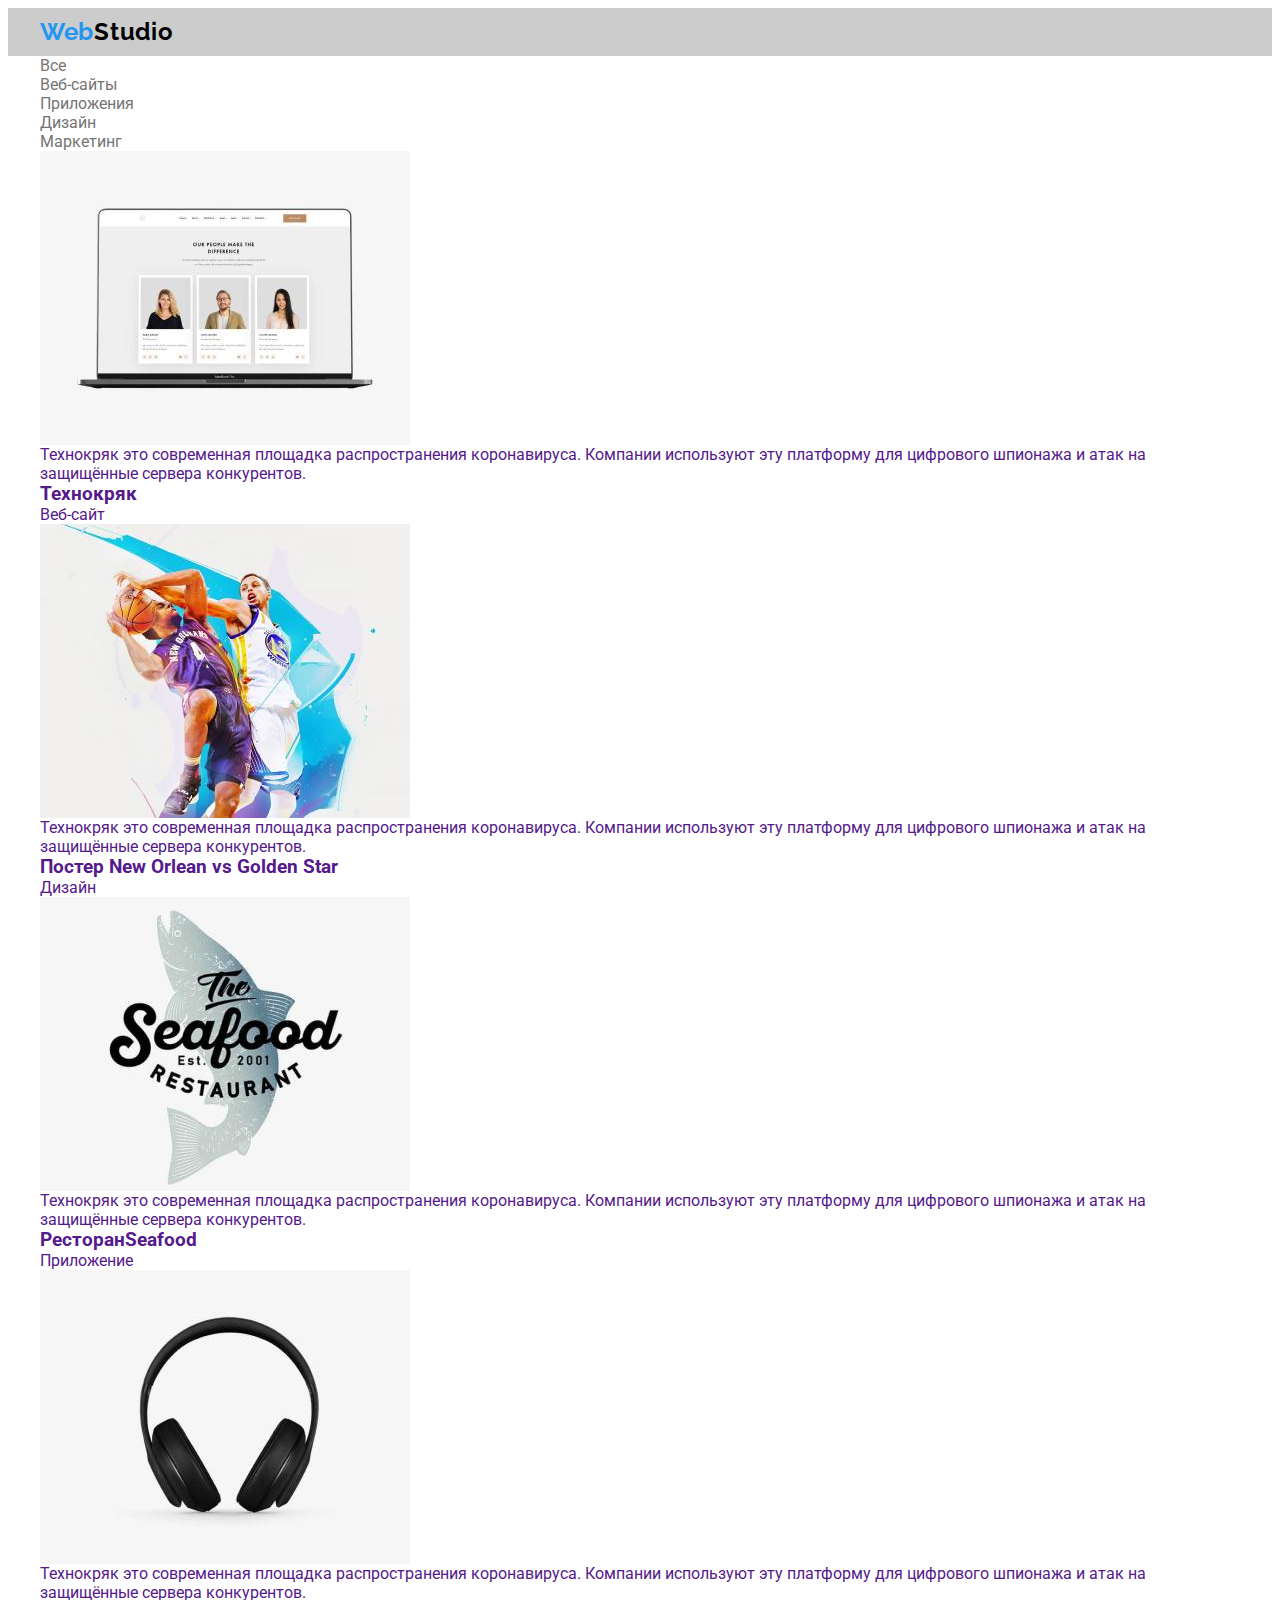
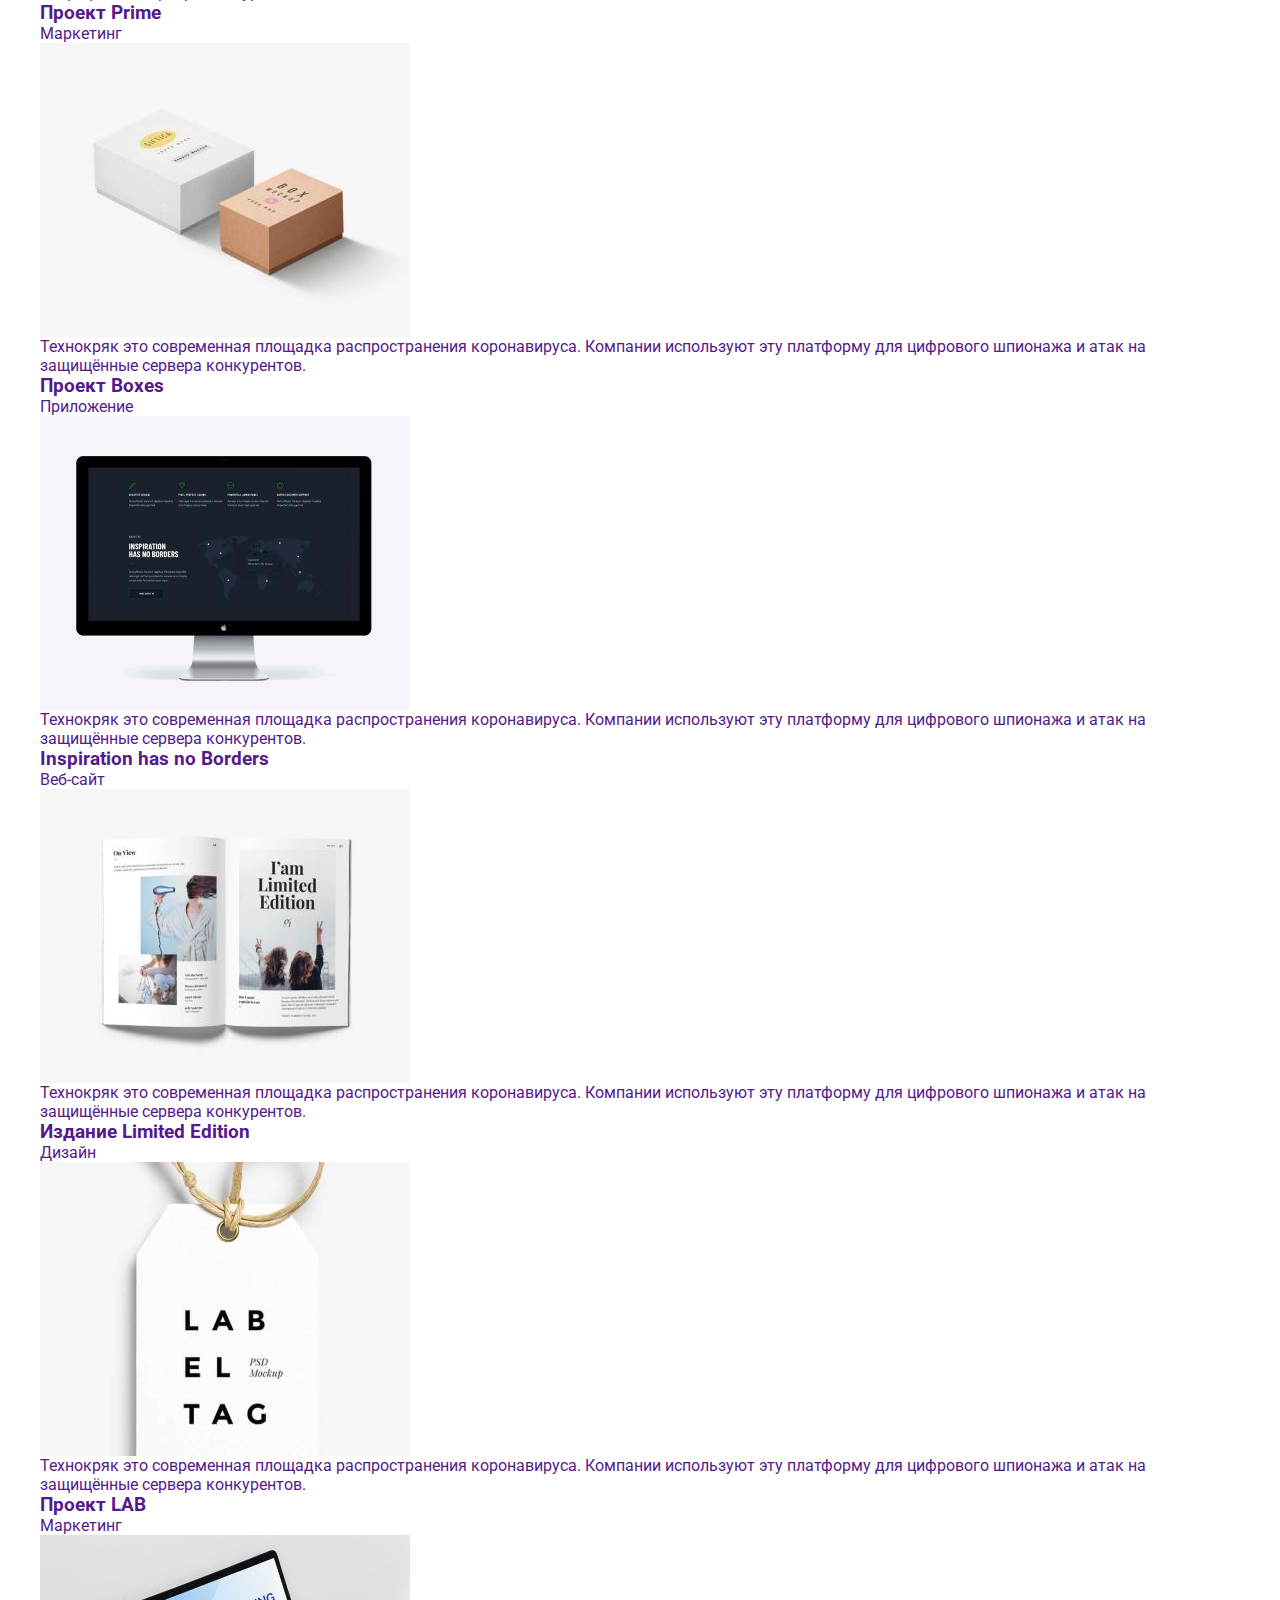
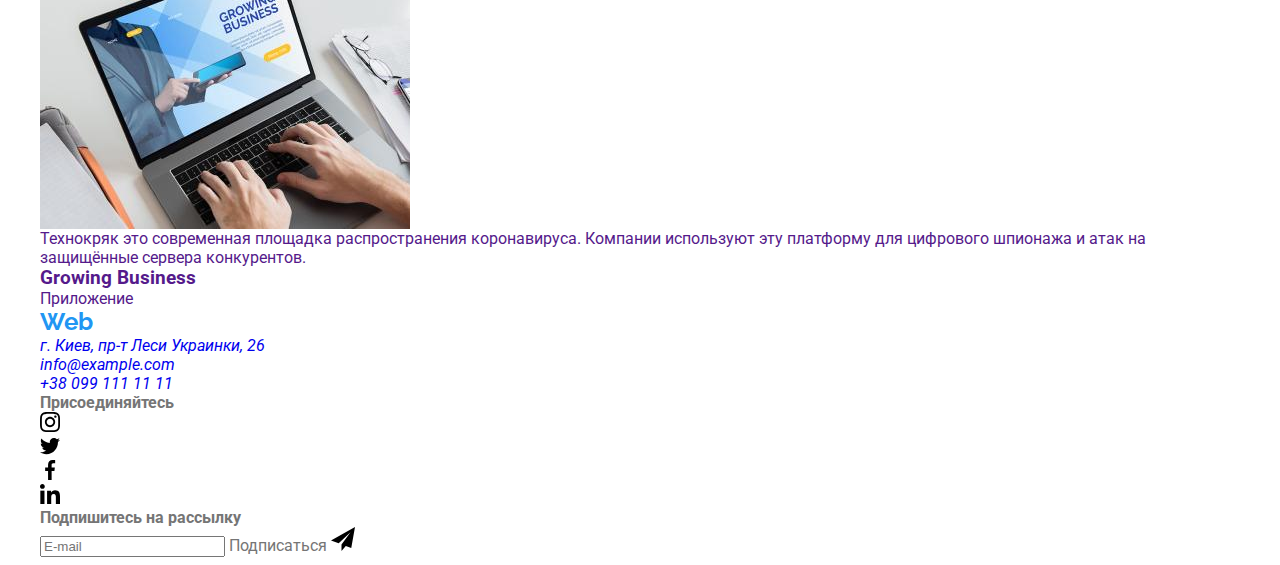
==== portfolio.html @ 3af934c9 "Создано бургер-меню" ====
<!DOCTYPE html>
<html lang="ru">

<head>
  <meta charset="UTF-8">
  <meta http-equiv="X-UA-Compatible" content="IE=edge">
  <meta name="viewport" content="width=device-width, initial-scale=1.0">
  <title>Портфолио</title>
  <link rel="preconnect" href="https://fonts.gstatic.com">
  <link href="https://fonts.googleapis.com/css2?family=Raleway:wght@700&family=Roboto:wght@400;500;700;900&display=swap" rel="stylesheet">
  <link rel="stylesheet" href="https://cdnjs.cloudflare.com/ajax/libs/modern-normalize/1.0.0/modern-normalize.min.css"
  integrity="sha512-ISS7cAi1PEhQ8jnbJpJZMd29NlhNj4AWYyLOSp2CE/CsHxTCu+r+t0D2yoJudVrd0/8fTVPUVDzY5Tvli75u/g==" crossorigin="anonymous">
  <link rel="stylesheet" href="https://cdnjs.cloudflare.com/ajax/libs/animate.css/4.1.1/animate.min.css" />
  <link rel="stylesheet" href="./css/portfolio.min.css">
</head>

<body>
  <!-- Header -->
<header class="header">
  <div class="container">
    <nav class="navigation">
      <a lang="en" href="./index.html"
        class="logo link animate__bounce">Web<span
          class="logo--light-theme">Studio</span></a>

      <ul class="menu list">
        <li class="menu__item">
          <a class="menu__link link"
            href="./index.html">Студия</a>
        </li>
        <li class="menu__item">
          <a class="menu__link link menu__link--current"
            href="./portfolio.html">Портфолио</a>
        </li>
        <li class="menu__item">
          <a class="menu__link link"
            href="#contacts">Контакты</a>
        </li>
      </ul>
    </nav>

    <ul class="contact-list list">
      <li class="contact-list__item">
        <a class="contact-list__link link"
          href="mailto:info@devstudio.com">
          <svg class="contact-list__icon" width="16px"
            height="12px">
            <use href="./images/icons.svg#icon-envelope">
            </use>
          </svg>
          info@devstudio.com</a>
      </li>
      <li class="contact-list__item">
        <a class="contact-list__link link"
          href="tel:+380961111111">
          <svg class="contact-list__icon" width="10px"
            height="16px">
            <use href="./images/icons.svg#icon-smartphone">
            </use>
          </svg>
          +38 096 111 11 11</a>
      </li>
    </ul>
  </div>
</header>

  <main>
    <!-- Hero -->
    <section class="filters">
      <div class="container">
        <h1 class="visually-hidden">Навигатор по проектах</h1> 

        <ul class="filter-nav list">
          <li class="filter-nav__item"><button class="filter-nav__btn filter-nav__btn--current" type="button">Все</button></li>
          <li class="filter-nav__item"><button class="filter-nav__btn" type="button">Веб-сайты</button></li>
          <li class="filter-nav__item"><button class="filter-nav__btn" type="button">Приложения</button></li>
          <li class="filter-nav__item"><button class="filter-nav__btn" type="button">Дизайн</button></li>
          <li class="filter-nav__item"><button class="filter-nav__btn" type="button">Маркетинг</button></li>
        </ul>
        
        <!-- Projects -->
        <h2 class="visually-hidden">Наши проекты</h2>
        <ul class="project-list">
          <li class="project-list__item list">
            <a class="project-list__link link" href="">
              <div class="project-list__content-wrapper">
                <img src="images/portfolio/box-1.jpg"
                alt="на экране ноутбука трое специалистов компании" width="370" height="294">
                <p class="overlay">Технокряк это современная площадка распространения коронавируса. 
                Компании используют эту платформу для цифрового шпионажа и атак на защищённые сервера конкурентов.</p>
              </div>
              <div class="project-list__content">
                <h3 class="project-list__name">Технокряк</h3>
                <p class="project-list__cat">Веб-сайт</p>
              </div>  
            </a>
          </li>

          <li class="project-list__item list">
            <a class="project-list__link link" href="">
              <div class="project-list__content-wrapper">
                <img src="images/portfolio/box-2.jpg"
                alt="двое играков играют в баскетбол" width="370" height="294">
                <p class="overlay">Технокряк это современная площадка распространения коронавируса. 
                  Компании используют эту платформу для цифрового шпионажа и атак на защищённые 
                  сервера конкурентов.</p>
              </div>
              <div class="project-list__content">
                <h3 class="project-list__name">Постер <span lang="en">New Orlean vs Golden Star</span></h3>
                <p class="project-list__cat">Дизайн</p>
              </div>
            </a>
          </li>

          <li class="project-list__item list">
            <a class="project-list__link link" href="">
              <div class="project-list__content-wrapper">
                <img src="images/portfolio/box-3.jpg" alt="лейбл ресторана" width="370" height="294">
                <p class="overlay">Технокряк это современная площадка распространения коронавируса. 
                Компании используют эту платформу для цифрового шпионажа и атак на защищённые 
                сервера конкурентов.</p>
              </div>
              <div class="project-list__content">
                <h3 class="project-list__name">Ресторан<span lang="en">Seafood</span></h3>
                <p class="project-list__cat">Приложение</p>
              </div>
            </a>
          </li>

          <li class="project-list__item list">
            <a class="project-list__link link" href="">
              <div class="project-list__content-wrapper">
                <img src="images/portfolio/box-4.jpg" alt="черные накладные наушники" width="370" height="294">
                <p class="overlay">Технокряк это современная площадка распространения коронавируса. 
                Компании используют эту платформу для цифрового шпионажа и атак на защищённые 
                сервера конкурентов.</p>
              </div>
              <div class="project-list__content">
                <h3 class="project-list__name">Проект <span lang="en">Prime</span></h3>
                <p class="project-list__cat">Маркетинг</p>
              </div>
            </a>
          </li>

          <li class="project-list__item list">
            <a class="project-list__link link" href="">
              <div class="project-list__content-wrapper">
                <img src="images/portfolio/box-5.jpg"
                alt="2 коробки белого и бежевого цвета" width="370" height="294">
                <p class="overlay">Технокряк это современная площадка распространения коронавируса. 
                Компании используют эту платформу для цифрового шпионажа и атак на защищённые 
                сервера конкурентов.</p>
              </div>
              <div class="project-list__content">
                <h3 class="project-list__name">Проект <span lang="en">Boxes</span></h3>
                <p class="project-list__cat">Приложение</p>
              </div>
            </a>
          </li>

          <li class="project-list__item list">
            <a class="project-list__link link" href="">
              <div class="project-list__content-wrapper">
                <img src="images/portfolio/box-6.jpg" alt="монитор компьютера" width="370" height="294">
                <p class="overlay">Технокряк это современная площадка распространения коронавируса. 
                Компании используют эту платформу для цифрового шпионажа и атак на защищённые 
                сервера конкурентов.</p>
              </div>
              <div class="project-list__content">
                <h3 class="project-list__name" lang="en">Inspiration has no Borders</h3>
                <p class="project-list__cat">Веб-сайт</p>
              </div>
            </a>
          </li>

          <li class="project-list__item list">
            <a class="project-list__link link" href="">
              <div class="project-list__content-wrapper">
                <img src="images/portfolio/box-7.jpg" alt="раскрытый журнал" width="370" height="294">
                <p class="overlay">Технокряк это современная площадка распространения коронавируса. 
                Компании используют эту платформу для цифрового шпионажа и атак на защищённые 
                сервера конкурентов.</p>
              </div>
              <div class="project-list__content">
                <h3 class="project-list__name">Издание <span lang="en">Limited Edition</span></h3>
                <p class="project-list__cat">Дизайн</p>
            </div>
            </a>
          </li>

          <li class="project-list__item list">
            <a class="project-list__link link" href="">
              <div class="project-list__content-wrapper">
                <img src="images/portfolio/box-8.jpg" alt="ярлык" width="370" height="294">
                <p class="overlay">Технокряк это современная площадка распространения коронавируса. 
                Компании используют эту платформу для цифрового шпионажа и атак на защищённые 
                сервера конкурентов.</p>
              </div>
              <div class="project-list__content">
                <h3 class="project-list__name">Проект <span lang="en">LAB</span></h3>
                <p class="project-list__cat">Маркетинг</p>
              </div>
            </a>
          </li>

          <li class="project-list__item list">
            <a class="project-list__link link" href="">
              <div class="project-list__content-wrapper">
                <img src="images/portfolio/box-9.jpg"
                alt="клиент работает за ноутбуком" width="370" height="294">
                <p class="overlay">Технокряк это современная площадка распространения коронавируса. 
                Компании используют эту платформу для цифрового шпионажа и атак на защищённые 
                сервера конкурентов.</p>
              </div>
              <div class="project-list__content">
                <h3 class="project-list__name" lang="en">Growing Business</h3>
                <p class="project-list__cat">Приложение</p>
              </div>
            </a>
          </li>
        </ul>
      </div>
    </section>
  </main>

  <!-- Footer -->
  <footer class="footer" id="contacts">
    <div class="footer-wrapper container">
      <div class="footer-address">
        <a lang="en" href="./index.html"
          class="logo link">Web<span
            class="logo--dark-theme">Studio</span></a>
        <address class="address">
          <ul class="info-list list">
            <li class="info-list__item link">
              <a class="info-list__link link"
                href="https://goo.gl/maps/YtJm7mLVAzRi9a2WA"
                target="_blank" rel="noopener noreferrer">г.
                Киев,
                пр-т Леси Украинки, 26</a>
            </li>
  
            <li class="info-list__item link">
              <a class="info-list__link link"
                href="mailto:info@example.com">info@example.com</a>
            </li>
  
            <li class="info-list__item link">
              <a class="info-list__link link"
                href="tel:+380991111111">+38 099 111 11 11</a>
            </li>
          </ul>
        </address>
      </div>
  
      <div class="footer-social">
        <b class="footer-social__title">Присоединяйтесь</b>
        <ul class="footer-social__list list">
          <li class="footer-social__item">
            <a href="" class="footer-social__link link">
              <svg class="social-link__icon" width="20px"
                height="20px">
                <use href="./images/icons.svg#icon-instagram">
                </use>
              </svg>
            </a>
          </li>
          <li class="footer-social__item">
            <a href="" class="footer-social__link link">
              <svg class="social-link__icon" width="20px"
                height="20px">
                <use href="./images/icons.svg#icon-twitter">
                </use>
              </svg>
            </a>
          </li>
          <li class="footer-social__item">
            <a href="" class="footer-social__link link">
              <svg class="social-link__icon" width="20px"
                height="20px">
                <use href="./images/icons.svg#icon-facebook">
                </use>
              </svg>
            </a>
          </li>
          <li class="footer-social__item">
            <a href="" class="footer-social__link link">
              <svg class="social-link__icon" width="20px"
                height="20px">
                <use href="./images/icons.svg#icon-linkedin">
                </use>
              </svg>
            </a>
          </li>
        </ul>
      </div>
  
  
      <div class="newsletter">
        <b class="newsletter__title">Подпишитесь на
          рассылку</b>
        <form name="signup_form" action="#"
          class="newsletter-form">
          <label for="user_email"
            class="newsletter-form__label"></label>
          <input type="email" name="email" id="user_email"
            class="newsletter-form__input"
            placeholder="E-mail" />
  
          <button class="newsletter-btn" type="submit">
            <span
              class="newsletter-btn__text">Подписаться</span>
            <svg class="newsletter-btn__icon" width="24px"
              height="24px">
              <use href="./images/icons.svg#icon-icon-send">
              </use>
            </svg>
          </button>
        </form>
      </div>
    </div>
  </footer>
</body>
</html>
---- css/portfolio.min.css ----
:root{--main-font: "Roboto", sans-serif;--secondary-font: "Raleway", sans-serif;--accent-color: #2196f3;--secondary-accent-color: #188ce8;--text-color-darkgrey: #212121;--text-color-grey: #757575;--text-color-black: #000000;--text-color-white: #ffffff;--text-color-transparent: rgba(255, 255, 255, 0.6);--background-color-dark: #2f303a;--background-color-hero: #c4c4c4;--background-color-light: #f5f4fa;--section-pt: 94px;--section-pb: 94px;--timimg-function: cubic-bezier(0.4, 0, 0.2, 1)}.visually-hidden{position:absolute !important;clip:rect(1px 1px 1px 1px);clip:rect(1px, 1px, 1px, 1px);padding:0 !important;border:0 !important;height:1px !important;width:1px !important;overflow:hidden}body{font-family:var(--main-font);color:var(--text-color-grey)}h1,h2,h3,h4,h5,h6,p{margin:0}ul{margin:0;padding:0}img{display:block;max-width:100%;height:auto}.list{list-style:none}.link{text-decoration:none}button{padding:0;border:none;font:inherit;color:inherit;background-color:transparent}.container{padding-left:15px;padding-right:15px}.header .container{display:flex;align-items:center;justify-content:space-between}@media screen and (min-width: 480px){.container{width:480px;margin:0 auto}}@media screen and (min-width: 768px){.container{width:768px}}@media screen and (min-width: 1200px){.container{width:1200px}}.navigation{display:flex;align-items:center}.menu{display:flex;align-items:center}.header .menu{display:none}.menu__item:not(:last-child){margin-right:50px}.menu__link{position:relative;display:block;padding-top:32px;padding-bottom:32px;color:var(--text-color-darkgrey);font-size:14px;font-weight:500;line-height:1.14;letter-spacing:.02em;transition-property:color;transition-duration:250ms;transition-timing-function:var(--timimg-function)}.menu__link:hover,.menu__link:focus{color:var(--accent-color)}.menu__link--current{color:var(--accent-color)}.menu__link--current::after{content:"";position:absolute;left:0;bottom:-1px;display:block;width:100%;height:4px;background-color:var(--accent-color);border-radius:2px}.logo{color:var(--accent-color);font-family:var(--secondary-font);font-size:24px;font-weight:700;line-height:1.16;letter-spacing:.03em;-webkit-animation-duration:1000ms;animation-duration:1000ms}.logo--light-theme{color:var(--text-color-black)}.logo--dark-theme{color:var(--text-color-white)}.contact-list{display:flex;align-items:center;margin-left:auto}.contact-list__item:not(:last-child){margin-right:50px}.contact-list__link{display:flex;justify-content:center;align-items:center;padding-top:32px;padding-bottom:32px;color:var(--text-color-grey);font-size:14px;font-weight:500;line-height:1.14;letter-spacing:.02em;transition-property:color;transition-duration:250ms;transition-timing-function:var(--timimg-function)}.contact-list__link:focus,.contact-list__link:hover{color:var(--accent-color)}.contact-list__icon{fill:var(--text-color-grey);margin-right:10px;transition-property:fill;transition-duration:250ms;transition-timing-function:var(--timimg-function)}.contact-list__link:hover .contact-list__icon,.contact-list__link:focus .contact-list__icon{fill:var(--accent-color)}.header{background-color:#ccc;padding-top:10px;padding-bottom:10px}.contact-list{display:none}.burger-btn{border:none;padding:0;width:40px;height:40px}.mobile-menu{display:flex;flex-direction:column;justify-content:space-between;position:fixed;top:0;left:50%;width:100vw;max-width:480px;height:100vh;padding:48px 40px;transform:translateY(-100%) translateX(-50%);transition:transform 250ms var(--timimg-function)}.is-open{transform:translateY(0) translateX(-50%)}.mobile-menu__close-btn{position:absolute;top:10px;right:15px;width:18px;height:18px;padding:0;cursor:pointer;transition:fill 250ms var(--timimg-function)}.mobile-menu__close-btn:hover,.mobile-menu__close-btn:focus{fill:var(--accent-color)}.mobile-menu__link{font-size:40px;font-weight:500;line-height:1.18;color:var(--text-color-darkgrey)}.mobile-menu__link:hover,.mobile-menu__link:focus{color:var(--accent-color)}.mobile-menu__item:not(:last-child){margin-bottom:32px}.mobile-menu__contact-list{margin-bottom:64px}.mobile-menu__contact-item:not(:last-child){margin-bottom:32px}.mobile-menu__contact-link{font-size:24px;font-weight:500;line-height:1.17;color:var(--text-color-grey)}.mobile-menu__contact-link:hover,.mobile-menu__contact-link:focus{color:var(--accent-color);font-size:34px;font-weight:500;line-height:1.18}.mobile-menu__social-list{display:flex}.mobile-menu__social-item:not(:last-child)::after{content:"";width:22px;height:0px;margin:0 10px;border:1px solid rgba(33,33,33,.2);transform:rotate(90deg)}.mobile-menu__social-link{font-size:18px;font-weight:500;line-height:1.22;color:var(--accent-color)}/*# sourceMappingURL=portfolio.min.css.map */
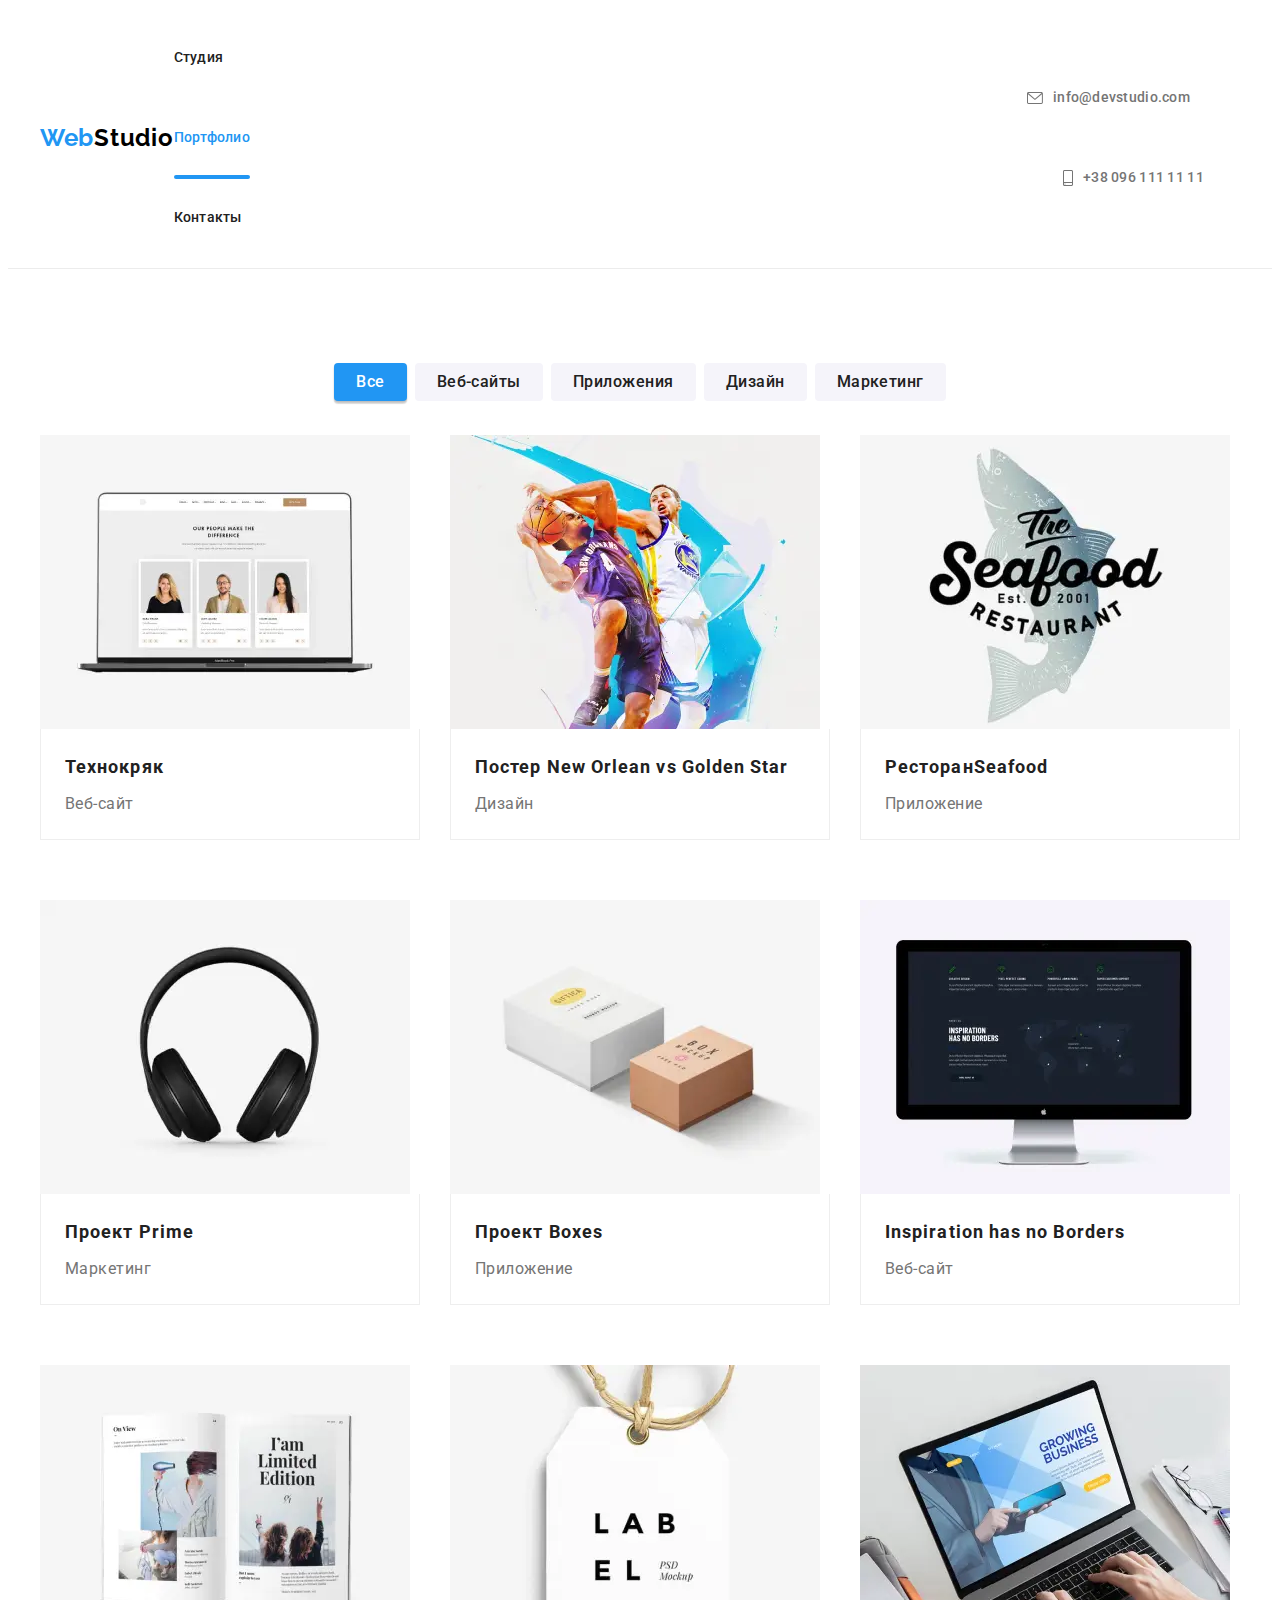
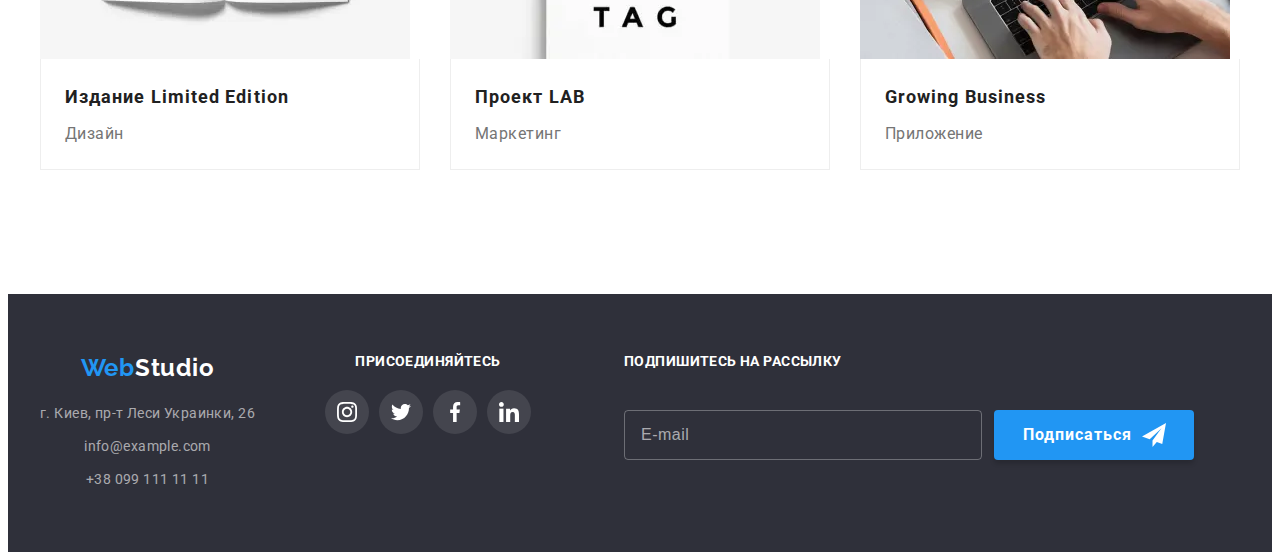
==== commit b3d0ca90: "Добавлена стилизация для портфолио" ====
--- a/portfolio.html
+++ b/portfolio.html
@@ -38,6 +38,12 @@
         </li>
       </ul>
     </nav>
+
+    <button type="button" class="burger-btn" data-menu-button>
+      <svg class="burger-btn__icon" width="40px" height="40px">
+        <use href="./images/icons.svg#icon-menu"></use>
+      </svg>
+    </button>
 
     <ul class="contact-list list">
       <li class="contact-list__item">
@@ -62,6 +68,66 @@
       </li>
     </ul>
   </div>
+
+  <div class="mobile-menu" data-menu>
+    <div class="mobile-menu__nav">
+      <button type="button" class="mobile-menu__close-btn"
+        data-menu-close>
+        <svg class="mobile-menu__close-icon" width="18px"
+          height="18px">
+          <use href="./images/icons.svg#icon-close"></use>
+        </svg>
+      </button>
+      <ul class="mobile-menu__list list">
+        <li class="mobile-menu__item">
+          <a href="./index.html"
+            class="mobile-menu__link link">Студия</a>
+        </li>
+        <li class="mobile-menu__item">
+          <a href="./portfolio.html"
+            class="mobile-menu__link link">Портфолио</a>
+        </li>
+        <li class="mobile-menu__item">
+          <a href="#contacts"
+            class="mobile-menu__link link">Контакты</a>
+        </li>
+      </ul>
+    </div>
+  
+    <div class="mobile-menu__contacts">
+      <ul class="mobile-menu__contact-list list">
+        <li class="mobile-menu__contact-item">
+          <a href="tel:+380961111111"
+            class="mobile-menu__contact-link link">+38 096 111
+            11
+            11</a>
+        </li>
+        <li class="mobile-menu__contact-item">
+          <a href="mailto:info@devstudio.com"
+            class="mobile-menu__contact-link link">info@devstudio.com</a>
+        </li>
+      </ul>
+  
+      <ul class="mobile-menu__social-list list">
+        <li class="mobile-menu__social-item">
+          <a href=""
+            class="mobile-menu__social-link link">Instagram</a>
+        </li>
+        <li class="mobile-menu__social-item">
+          <a href=""
+            class="mobile-menu__social-link link">Twitter</a>
+        </li>
+        <li class="mobile-menu__social-item">
+          <a href=""
+            class="mobile-menu__social-link link">Facebook</a>
+        </li>
+        <li class="mobile-menu__social-item">
+          <a href=""
+            class="mobile-menu__social-link link">LinkedIn</a>
+        </li>
+      </ul>
+    </div>
+  </div>
 </header>
 
   <main>
@@ -84,8 +150,30 @@
           <li class="project-list__item list">
             <a class="project-list__link link" href="">
               <div class="project-list__content-wrapper">
-                <img src="images/portfolio/box-1.jpg"
-                alt="на экране ноутбука трое специалистов компании" width="370" height="294">
+                <picture>
+                  <source
+                    srcset="./images/desktop/portfolio/webp/box-1.webp 1x, ./images/desktop/portfolio/webp/box-1@2x.webp 2x"
+                    media="(min-width: 1200px)" type="image/webp">
+                  <source
+                    srcset="./images/desktop/portfolio/box-1.jpg 1x, ./images/desktop/portfolio/box-1@2x.jpg 2x"
+                    media="(min-width: 1200px)">
+                
+                  <source
+                    srcset="./images/tablet/portfolio/webp/box-1.webp 1x, ./images/tablet/portfolio/webp/box-1@2x.webp 2x"
+                    media="(min-width: 768px)" type="image/webp">
+                  <source
+                    srcset="./images/tablet/portfolio/box-1.jpg 1x, ./images/tablet/portfolio/box-1@2x.jpg 2x"
+                    media="(min-width: 768px)">
+                
+                  <source
+                    srcset="./images/mobile/portfolio/webp/box-1.webp 1x, ./images/mobile/portfolio/webp/box-1@2x.webp 2x"
+                    media="(max-width: 767px)" type="image/webp">
+                  <source
+                    srcset="./images/mobile/portfolio/box-1.jpg 1x, ./images/mobile/portfolio/box-1@2x.jpg 2x"
+                    media="(max-width: 767px)">
+                  <img src="./images/mobile/portfolio/box-1.jpg 1x"
+                    alt="на экране ноутбука трое специалистов компании">
+                </picture>
                 <p class="overlay">Технокряк это современная площадка распространения коронавируса. 
                 Компании используют эту платформу для цифрового шпионажа и атак на защищённые сервера конкурентов.</p>
               </div>
@@ -99,8 +187,30 @@
           <li class="project-list__item list">
             <a class="project-list__link link" href="">
               <div class="project-list__content-wrapper">
-                <img src="images/portfolio/box-2.jpg"
-                alt="двое играков играют в баскетбол" width="370" height="294">
+                <picture>
+                  <source
+                    srcset="./images/desktop/portfolio/webp/box-2.webp 1x, ./images/desktop/portfolio/webp/box-2@2x.webp 2x"
+                    media="(min-width: 1200px)" type="image/webp">
+                  <source
+                    srcset="./images/desktop/portfolio/box-2.jpg 1x, ./images/desktop/portfolio/box-2@2x.jpg 2x"
+                    media="(min-width: 1200px)">
+                
+                  <source
+                    srcset="./images/tablet/portfolio/webp/box-2.webp 1x, ./images/tablet/portfolio/webp/box-2@2x.webp 2x"
+                    media="(min-width: 768px)" type="image/webp">
+                  <source
+                    srcset="./images/tablet/portfolio/box-2.jpg 1x, ./images/tablet/portfolio/box-2@2x.jpg 2x"
+                    media="(min-width: 768px)">
+                
+                  <source
+                    srcset="./images/mobile/portfolio/webp/box-2.webp 1x, ./images/mobile/portfolio/webp/box-2@2x.webp 2x"
+                    media="(max-width: 767px)" type="image/webp">
+                  <source
+                    srcset="./images/mobile/portfolio/box-2.jpg 1x, ./images/mobile/portfolio/box-2@2x.jpg 2x"
+                    media="(max-width: 767px)">
+                  <img src="./images/mobile/portfolio/box-2.jpg 1x"
+                    alt="двое играков играют в баскетбол">
+                </picture>
                 <p class="overlay">Технокряк это современная площадка распространения коронавируса. 
                   Компании используют эту платформу для цифрового шпионажа и атак на защищённые 
                   сервера конкурентов.</p>
@@ -115,7 +225,30 @@
           <li class="project-list__item list">
             <a class="project-list__link link" href="">
               <div class="project-list__content-wrapper">
-                <img src="images/portfolio/box-3.jpg" alt="лейбл ресторана" width="370" height="294">
+                <picture>
+                  <source
+                    srcset="./images/desktop/portfolio/webp/box-3.webp 1x, ./images/desktop/portfolio/webp/box-3@2x.webp 2x"
+                    media="(min-width: 1200px)" type="image/webp">
+                  <source
+                    srcset="./images/desktop/portfolio/box-3.jpg 1x, ./images/desktop/portfolio/box-3@2x.jpg 2x"
+                    media="(min-width: 1200px)">
+                
+                  <source
+                    srcset="./images/tablet/portfolio/webp/box-3.webp 1x, ./images/tablet/portfolio/webp/box-3@2x.webp 2x"
+                    media="(min-width: 768px)" type="image/webp">
+                  <source
+                    srcset="./images/tablet/portfolio/box-3.jpg 1x, ./images/tablet/portfolio/box-3@2x.jpg 2x"
+                    media="(min-width: 768px)">
+                
+                  <source
+                    srcset="./images/mobile/portfolio/webp/box-3.webp 1x, ./images/mobile/portfolio/webp/box-3@2x.webp 2x"
+                    media="(max-width: 767px)" type="image/webp">
+                  <source
+                    srcset="./images/mobile/portfolio/box-3.jpg 1x, ./images/mobile/portfolio/box-3@2x.jpg 2x"
+                    media="(max-width: 767px)">
+                  <img src="./images/mobile/portfolio/box-3.jpg 1x"
+                    alt="лейбл ресторана">
+                </picture>
                 <p class="overlay">Технокряк это современная площадка распространения коронавируса. 
                 Компании используют эту платформу для цифрового шпионажа и атак на защищённые 
                 сервера конкурентов.</p>
@@ -130,7 +263,30 @@
           <li class="project-list__item list">
             <a class="project-list__link link" href="">
               <div class="project-list__content-wrapper">
-                <img src="images/portfolio/box-4.jpg" alt="черные накладные наушники" width="370" height="294">
+                <picture>
+                  <source
+                    srcset="./images/desktop/portfolio/webp/box-4.webp 1x, ./images/desktop/portfolio/webp/box-4@2x.webp 2x"
+                    media="(min-width: 1200px)" type="image/webp">
+                  <source
+                    srcset="./images/desktop/portfolio/box-4.jpg 1x, ./images/desktop/portfolio/box-4@2x.jpg 2x"
+                    media="(min-width: 1200px)">
+                
+                  <source
+                    srcset="./images/tablet/portfolio/webp/box-4.webp 1x, ./images/tablet/portfolio/webp/box-4@2x.webp 2x"
+                    media="(min-width: 768px)" type="image/webp">
+                  <source
+                    srcset="./images/tablet/portfolio/box-4.jpg 1x, ./images/tablet/portfolio/box-4@2x.jpg 2x"
+                    media="(min-width: 768px)">
+                
+                  <source
+                    srcset="./images/mobile/portfolio/webp/box-4.webp 1x, ./images/mobile/portfolio/webp/box-4@2x.webp 2x"
+                    media="(max-width: 767px)" type="image/webp">
+                  <source
+                    srcset="./images/mobile/portfolio/box-4.jpg 1x, ./images/mobile/portfolio/box-4@2x.jpg 2x"
+                    media="(max-width: 767px)">
+                  <img src="./images/mobile/portfolio/box-4.jpg 1x"
+                    alt="черные накладные наушники">
+                </picture>
                 <p class="overlay">Технокряк это современная площадка распространения коронавируса. 
                 Компании используют эту платформу для цифрового шпионажа и атак на защищённые 
                 сервера конкурентов.</p>
@@ -145,8 +301,30 @@
           <li class="project-list__item list">
             <a class="project-list__link link" href="">
               <div class="project-list__content-wrapper">
-                <img src="images/portfolio/box-5.jpg"
-                alt="2 коробки белого и бежевого цвета" width="370" height="294">
+                <picture>
+                  <source
+                    srcset="./images/desktop/portfolio/webp/box-5.webp 1x, ./images/desktop/portfolio/webp/box-5@2x.webp 2x"
+                    media="(min-width: 1200px)" type="image/webp">
+                  <source
+                    srcset="./images/desktop/portfolio/box-5.jpg 1x, ./images/desktop/portfolio/box-5@2x.jpg 2x"
+                    media="(min-width: 1200px)">
+                
+                  <source
+                    srcset="./images/tablet/portfolio/webp/box-5.webp 1x, ./images/tablet/portfolio/webp/box-5@2x.webp 2x"
+                    media="(min-width: 768px)" type="image/webp">
+                  <source
+                    srcset="./images/tablet/portfolio/box-5.jpg 1x, ./images/tablet/portfolio/box-5@2x.jpg 2x"
+                    media="(min-width: 768px)">
+                
+                  <source
+                    srcset="./images/mobile/portfolio/webp/box-5.webp 1x, ./images/mobile/portfolio/webp/box-5@2x.webp 2x"
+                    media="(max-width: 767px)" type="image/webp">
+                  <source
+                    srcset="./images/mobile/portfolio/box-5.jpg 1x, ./images/mobile/portfolio/box-5@2x.jpg 2x"
+                    media="(max-width: 767px)">
+                  <img src="./images/mobile/portfolio/box-5.jpg 1x"
+                    alt="2 коробки белого и бежевого цвета">
+                </picture>
                 <p class="overlay">Технокряк это современная площадка распространения коронавируса. 
                 Компании используют эту платформу для цифрового шпионажа и атак на защищённые 
                 сервера конкурентов.</p>
@@ -161,7 +339,30 @@
           <li class="project-list__item list">
             <a class="project-list__link link" href="">
               <div class="project-list__content-wrapper">
-                <img src="images/portfolio/box-6.jpg" alt="монитор компьютера" width="370" height="294">
+                <picture>
+                  <source
+                    srcset="./images/desktop/portfolio/webp/box-6.webp 1x, ./images/desktop/portfolio/webp/box-6@2x.webp 2x"
+                    media="(min-width: 1200px)" type="image/webp">
+                  <source
+                    srcset="./images/desktop/portfolio/box-6.jpg 1x, ./images/desktop/portfolio/box-6@2x.jpg 2x"
+                    media="(min-width: 1200px)">
+                
+                  <source
+                    srcset="./images/tablet/portfolio/webp/box-6.webp 1x, ./images/tablet/portfolio/webp/box-6@2x.webp 2x"
+                    media="(min-width: 768px)" type="image/webp">
+                  <source
+                    srcset="./images/tablet/portfolio/box-6.jpg 1x, ./images/tablet/portfolio/box-6@2x.jpg 2x"
+                    media="(min-width: 768px)">
+                
+                  <source
+                    srcset="./images/mobile/portfolio/webp/box-6.webp 1x, ./images/mobile/portfolio/webp/box-6@2x.webp 2x"
+                    media="(max-width: 767px)" type="image/webp">
+                  <source
+                    srcset="./images/mobile/portfolio/box-6.jpg 1x, ./images/mobile/portfolio/box-6@2x.jpg 2x"
+                    media="(max-width: 767px)">
+                  <img src="./images/mobile/portfolio/box-6.jpg 1x"
+                    alt="монитор компьютера">
+                </picture>
                 <p class="overlay">Технокряк это современная площадка распространения коронавируса. 
                 Компании используют эту платформу для цифрового шпионажа и атак на защищённые 
                 сервера конкурентов.</p>
@@ -176,7 +377,30 @@
           <li class="project-list__item list">
             <a class="project-list__link link" href="">
               <div class="project-list__content-wrapper">
-                <img src="images/portfolio/box-7.jpg" alt="раскрытый журнал" width="370" height="294">
+                <picture>
+                  <source
+                    srcset="./images/desktop/portfolio/webp/box-7.webp 1x, ./images/desktop/portfolio/webp/box-7@2x.webp 2x"
+                    media="(min-width: 1200px)" type="image/webp">
+                  <source
+                    srcset="./images/desktop/portfolio/box-7.jpg 1x, ./images/desktop/portfolio/box-7@2x.jpg 2x"
+                    media="(min-width: 1200px)">
+                
+                  <source
+                    srcset="./images/tablet/portfolio/webp/box-7.webp 1x, ./images/tablet/portfolio/webp/box-7@2x.webp 2x"
+                    media="(min-width: 768px)" type="image/webp">
+                  <source
+                    srcset="./images/tablet/portfolio/box-7.jpg 1x, ./images/tablet/portfolio/box-7@2x.jpg 2x"
+                    media="(min-width: 768px)">
+                
+                  <source
+                    srcset="./images/mobile/portfolio/webp/box-7.webp 1x, ./images/mobile/portfolio/webp/box-7@2x.webp 2x"
+                    media="(max-width: 767px)" type="image/webp">
+                  <source
+                    srcset="./images/mobile/portfolio/box-7.jpg 1x, ./images/mobile/portfolio/box-7@2x.jpg 2x"
+                    media="(max-width: 767px)">
+                  <img src="./images/mobile/portfolio/box-7.jpg 1x"
+                    alt="раскрытый журнал">
+                </picture>
                 <p class="overlay">Технокряк это современная площадка распространения коронавируса. 
                 Компании используют эту платформу для цифрового шпионажа и атак на защищённые 
                 сервера конкурентов.</p>
@@ -191,7 +415,30 @@
           <li class="project-list__item list">
             <a class="project-list__link link" href="">
               <div class="project-list__content-wrapper">
-                <img src="images/portfolio/box-8.jpg" alt="ярлык" width="370" height="294">
+                <picture>
+                  <source
+                    srcset="./images/desktop/portfolio/webp/box-8.webp 1x, ./images/desktop/portfolio/webp/box-8@2x.webp 2x"
+                    media="(min-width: 1200px)" type="image/webp">
+                  <source
+                    srcset="./images/desktop/portfolio/box-8.jpg 1x, ./images/desktop/portfolio/box-8@2x.jpg 2x"
+                    media="(min-width: 1200px)">
+                
+                  <source
+                    srcset="./images/tablet/portfolio/webp/box-8.webp 1x, ./images/tablet/portfolio/webp/box-8@2x.webp 2x"
+                    media="(min-width: 768px)" type="image/webp">
+                  <source
+                    srcset="./images/tablet/portfolio/box-8.jpg 1x, ./images/tablet/portfolio/box-8@2x.jpg 2x"
+                    media="(min-width: 768px)">
+                
+                  <source
+                    srcset="./images/mobile/portfolio/webp/box-8.webp 1x, ./images/mobile/portfolio/webp/box-8@2x.webp 2x"
+                    media="(max-width: 767px)" type="image/webp">
+                  <source
+                    srcset="./images/mobile/portfolio/box-8.jpg 1x, ./images/mobile/portfolio/box-8@2x.jpg 2x"
+                    media="(max-width: 767px)">
+                  <img src="./images/mobile/portfolio/box-8.jpg 1x"
+                    alt="ярлык">
+                </picture>
                 <p class="overlay">Технокряк это современная площадка распространения коронавируса. 
                 Компании используют эту платформу для цифрового шпионажа и атак на защищённые 
                 сервера конкурентов.</p>
@@ -206,8 +453,30 @@
           <li class="project-list__item list">
             <a class="project-list__link link" href="">
               <div class="project-list__content-wrapper">
-                <img src="images/portfolio/box-9.jpg"
-                alt="клиент работает за ноутбуком" width="370" height="294">
+                <picture>
+                  <source
+                    srcset="./images/desktop/portfolio/webp/box-9.webp 1x, ./images/desktop/portfolio/webp/box-9@2x.webp 2x"
+                    media="(min-width: 1200px)" type="image/webp">
+                  <source
+                    srcset="./images/desktop/portfolio/box-9.jpg 1x, ./images/desktop/portfolio/box-9@2x.jpg 2x"
+                    media="(min-width: 1200px)">
+                
+                  <source
+                    srcset="./images/tablet/portfolio/webp/box-9.webp 1x, ./images/tablet/portfolio/webp/box-9@2x.webp 2x"
+                    media="(min-width: 768px)" type="image/webp">
+                  <source
+                    srcset="./images/tablet/portfolio/box-9.jpg 1x, ./images/tablet/portfolio/box-9@2x.jpg 2x"
+                    media="(min-width: 768px)">
+                
+                  <source
+                    srcset="./images/mobile/portfolio/webp/box-9.webp 1x, ./images/mobile/portfolio/webp/box-9@2x.webp 2x"
+                    media="(max-width: 767px)" type="image/webp">
+                  <source
+                    srcset="./images/mobile/portfolio/box-9.jpg 1x, ./images/mobile/portfolio/box-9@2x.jpg 2x"
+                    media="(max-width: 767px)">
+                  <img src="./images/mobile/portfolio/box-9.jpg 1x"
+                    alt="клиент работает за ноутбуком">
+                </picture>
                 <p class="overlay">Технокряк это современная площадка распространения коронавируса. 
                 Компании используют эту платформу для цифрового шпионажа и атак на защищённые 
                 сервера конкурентов.</p>
@@ -320,5 +589,7 @@
       </div>
     </div>
   </footer>
+
+<script src="./js/mobile-menu.js"></script>
 </body>
 </html>--- a/css/portfolio.min.css
+++ b/css/portfolio.min.css
@@ -1 +1 @@
-:root{--main-font: "Roboto", sans-serif;--secondary-font: "Raleway", sans-serif;--accent-color: #2196f3;--secondary-accent-color: #188ce8;--text-color-darkgrey: #212121;--text-color-grey: #757575;--text-color-black: #000000;--text-color-white: #ffffff;--text-color-transparent: rgba(255, 255, 255, 0.6);--background-color-dark: #2f303a;--background-color-hero: #c4c4c4;--background-color-light: #f5f4fa;--section-pt: 94px;--section-pb: 94px;--timimg-function: cubic-bezier(0.4, 0, 0.2, 1)}.visually-hidden{position:absolute !important;clip:rect(1px 1px 1px 1px);clip:rect(1px, 1px, 1px, 1px);padding:0 !important;border:0 !important;height:1px !important;width:1px !important;overflow:hidden}body{font-family:var(--main-font);color:var(--text-color-grey)}h1,h2,h3,h4,h5,h6,p{margin:0}ul{margin:0;padding:0}img{display:block;max-width:100%;height:auto}.list{list-style:none}.link{text-decoration:none}button{padding:0;border:none;font:inherit;color:inherit;background-color:transparent}.container{padding-left:15px;padding-right:15px}.header .container{display:flex;align-items:center;justify-content:space-between}@media screen and (min-width: 480px){.container{width:480px;margin:0 auto}}@media screen and (min-width: 768px){.container{width:768px}}@media screen and (min-width: 1200px){.container{width:1200px}}.navigation{display:flex;align-items:center}.menu{display:flex;align-items:center}.header .menu{display:none}.menu__item:not(:last-child){margin-right:50px}.menu__link{position:relative;display:block;padding-top:32px;padding-bottom:32px;color:var(--text-color-darkgrey);font-size:14px;font-weight:500;line-height:1.14;letter-spacing:.02em;transition-property:color;transition-duration:250ms;transition-timing-function:var(--timimg-function)}.menu__link:hover,.menu__link:focus{color:var(--accent-color)}.menu__link--current{color:var(--accent-color)}.menu__link--current::after{content:"";position:absolute;left:0;bottom:-1px;display:block;width:100%;height:4px;background-color:var(--accent-color);border-radius:2px}.logo{color:var(--accent-color);font-family:var(--secondary-font);font-size:24px;font-weight:700;line-height:1.16;letter-spacing:.03em;-webkit-animation-duration:1000ms;animation-duration:1000ms}.logo--light-theme{color:var(--text-color-black)}.logo--dark-theme{color:var(--text-color-white)}.contact-list{display:flex;align-items:center;margin-left:auto}.contact-list__item:not(:last-child){margin-right:50px}.contact-list__link{display:flex;justify-content:center;align-items:center;padding-top:32px;padding-bottom:32px;color:var(--text-color-grey);font-size:14px;font-weight:500;line-height:1.14;letter-spacing:.02em;transition-property:color;transition-duration:250ms;transition-timing-function:var(--timimg-function)}.contact-list__link:focus,.contact-list__link:hover{color:var(--accent-color)}.contact-list__icon{fill:var(--text-color-grey);margin-right:10px;transition-property:fill;transition-duration:250ms;transition-timing-function:var(--timimg-function)}.contact-list__link:hover .contact-list__icon,.contact-list__link:focus .contact-list__icon{fill:var(--accent-color)}.header{background-color:#ccc;padding-top:10px;padding-bottom:10px}.contact-list{display:none}.burger-btn{border:none;padding:0;width:40px;height:40px}.mobile-menu{display:flex;flex-direction:column;justify-content:space-between;position:fixed;top:0;left:50%;width:100vw;max-width:480px;height:100vh;padding:48px 40px;transform:translateY(-100%) translateX(-50%);transition:transform 250ms var(--timimg-function)}.is-open{transform:translateY(0) translateX(-50%)}.mobile-menu__close-btn{position:absolute;top:10px;right:15px;width:18px;height:18px;padding:0;cursor:pointer;transition:fill 250ms var(--timimg-function)}.mobile-menu__close-btn:hover,.mobile-menu__close-btn:focus{fill:var(--accent-color)}.mobile-menu__link{font-size:40px;font-weight:500;line-height:1.18;color:var(--text-color-darkgrey)}.mobile-menu__link:hover,.mobile-menu__link:focus{color:var(--accent-color)}.mobile-menu__item:not(:last-child){margin-bottom:32px}.mobile-menu__contact-list{margin-bottom:64px}.mobile-menu__contact-item:not(:last-child){margin-bottom:32px}.mobile-menu__contact-link{font-size:24px;font-weight:500;line-height:1.17;color:var(--text-color-grey)}.mobile-menu__contact-link:hover,.mobile-menu__contact-link:focus{color:var(--accent-color);font-size:34px;font-weight:500;line-height:1.18}.mobile-menu__social-list{display:flex}.mobile-menu__social-item:not(:last-child)::after{content:"";width:22px;height:0px;margin:0 10px;border:1px solid rgba(33,33,33,.2);transform:rotate(90deg)}.mobile-menu__social-link{font-size:18px;font-weight:500;line-height:1.22;color:var(--accent-color)}/*# sourceMappingURL=portfolio.min.css.map */+:root{--main-font: "Roboto", sans-serif;--secondary-font: "Raleway", sans-serif;--accent-color: #2196f3;--secondary-accent-color: #188ce8;--text-color-darkgrey: #212121;--text-color-grey: #757575;--text-color-black: #000000;--text-color-white: #ffffff;--text-color-transparent: rgba(255, 255, 255, 0.6);--background-color-dark: #2f303a;--background-color-hero: #c4c4c4;--background-color-light: #f5f4fa;--section-pt-mobile: 60px;--section-pb-mobile: 60px;--section-pt-tablet: 60px;--section-pb-tablet: 60px;--section-pt-desktop: 94px;--section-pb-desktop: 94px;--timimg-function: cubic-bezier(0.4, 0, 0.2, 1)}.visually-hidden{position:absolute !important;clip:rect(1px 1px 1px 1px);clip:rect(1px, 1px, 1px, 1px);padding:0 !important;border:0 !important;height:1px !important;width:1px !important;overflow:hidden}body{font-family:var(--main-font);color:var(--text-color-grey)}h1,h2,h3,h4,h5,h6,p{margin:0}ul{margin:0;padding:0}img{display:block;max-width:100%;height:auto}.list{list-style:none}.link{text-decoration:none}button{padding:0;border:none;font:inherit;color:inherit;background-color:transparent}.container{padding-left:15px;padding-right:15px}.header .container{display:flex;align-items:center;justify-content:space-between}@media screen and (min-width: 480px){.container{width:480px;margin:0 auto}}@media screen and (min-width: 768px){.container{width:768px}}@media screen and (min-width: 1200px){.container{width:1200px}}.navigation{display:flex;flex-direction:row;align-items:center}.header .menu{display:none}@media screen and (min-width: 768px){.header .menu{display:block}.menu__item:not(:last-child){margin-right:50px}.menu__link{position:relative;display:block;padding-top:32px;padding-bottom:32px;color:var(--text-color-darkgrey);font-size:14px;font-weight:500;line-height:1.14;letter-spacing:.02em;transition-property:color;transition-duration:250ms;transition-timing-function:var(--timimg-function)}.menu__link:hover,.menu__link:focus{color:var(--accent-color)}.menu__link--current{color:var(--accent-color)}.menu__link--current::after{content:"";position:absolute;left:0;bottom:-1px;display:block;width:100%;height:4px;background-color:var(--accent-color);border-radius:2px}}.logo{color:var(--accent-color);font-family:var(--secondary-font);font-size:24px;font-weight:700;line-height:1.16;letter-spacing:.03em;-webkit-animation-duration:1000ms;animation-duration:1000ms}.logo--light-theme{color:var(--text-color-black)}.logo--dark-theme{color:var(--text-color-white)}.contact-list__link{display:flex;justify-content:center;align-items:center;color:var(--text-color-grey);font-size:12px;font-weight:500;line-height:1.16;letter-spacing:.02em;transition-property:color;transition-duration:250ms;transition-timing-function:var(--timimg-function)}.contact-list__link--top{padding-top:32px}.contact-list__link--bottom{padding-bottom:32px}.contact-list__link:focus,.contact-list__link:hover{color:var(--accent-color)}@media screen and (max-width: 1199px){.contact-list__item:not(:last-child){margin-left:15px;margin-bottom:10px}}.contact-list__icon{fill:var(--text-color-grey);margin-right:10px;transition-property:fill;transition-duration:250ms;transition-timing-function:var(--timimg-function)}.contact-list__link:hover .contact-list__icon,.contact-list__link:focus .contact-list__icon{fill:var(--accent-color)}@media screen and (min-width: 1200px){.contact-list__item:not(:last-child){margin-right:50px}.contact-list__link{padding-top:32px;padding-bottom:32px;font-size:14px;font-weight:500;line-height:1.14}}@media screen and (max-width: 767px){.filter-nav{display:flex;flex-wrap:wrap;margin-bottom:25px}.filter-nav__item:not(:last-child){margin-right:8px;margin-bottom:15px}}@media screen and (max-width: 1199px){.filters{padding-top:var(--section-pt-mobile);padding-bottom:var(--section-pb)}}@media screen and (min-width: 1200px){.filters{padding-top:var(--section-pt-desktop);padding-bottom:var(--section-pb-desktop)}}@media screen and (min-width: 768px){.filter-nav{display:flex;justify-content:center;margin-bottom:34px;transition-property:drop-shadow;transition-duration:2500ms;transition-timing-function:var(--timimg-function)}.filter-nav__item:not(:last-child){margin-right:8px}}.filter-nav__btn{border-radius:4px;border-style:none;padding:6px 22px;color:var(--text-color-darkgrey);background-color:var(--background-color-light);font-family:inherit;font-size:16px;font-weight:500;line-height:1.62;text-align:center;letter-spacing:.03em;cursor:pointer;transition-property:color,background-color,box-shadow;transition-duration:250ms;transition-timing-function:var(--timimg-function)}.filter-nav__btn:hover,.filter-nav__btn:focus{color:var(--text-color-white);background-color:var(--accent-color);box-shadow:0px 3px 1px rgba(0,0,0,.1),0px 1px 2px rgba(0,0,0,.08),0px 2px 2px rgba(0,0,0,.12)}.filter-nav__btn--current{color:var(--text-color-white);background-color:var(--accent-color);box-shadow:0px 3px 1px rgba(0,0,0,.1),0px 1px 2px rgba(0,0,0,.08),0px 2px 2px rgba(0,0,0,.12)}.header{padding-top:10px;padding-bottom:10px;border-bottom:1px solid #ececec}.burger-btn{display:none}.burger-btn{border:none;padding:0;width:40px;height:40px}@media screen and (max-width: 767px){.mobile-menu{display:block}.burger-btn{display:block}.contact-list{display:none}}.mobile-menu{display:flex;flex-direction:column;justify-content:space-between;position:fixed;top:0;left:50%;width:100vw;max-width:480px;height:100vh;padding:48px 40px;transform:translateY(-150%) translateX(-50%);transition:transform 250ms var(--timimg-function);background-color:var(--text-color-white)}.is-open{transform:translateY(0) translateX(-50%)}@media screen and (min-width: 768px){.contact-list{display:block}.mobile-menu{display:none}.burger-btn{display:none}}.mobile-menu__close-btn{position:absolute;top:10px;right:15px;width:18px;height:18px;padding:0;cursor:pointer;transition:fill 250ms var(--timimg-function)}.mobile-menu__close-btn:hover,.mobile-menu__close-btn:focus{fill:var(--accent-color)}.mobile-menu__link{font-size:40px;font-weight:500;line-height:1.18;letter-spacing:.02em;color:var(--text-color-darkgrey);transition:color 250ms var(--timimg-function)}.mobile-menu__link:hover,.mobile-menu__link:focus{color:var(--accent-color)}.mobile-menu__item:not(:last-child){margin-bottom:32px}.mobile-menu__contact-list{margin-bottom:64px}.mobile-menu__contact-item:not(:last-child){margin-bottom:32px}.mobile-menu__contact-link{font-size:24px;font-weight:500;line-height:1.17;letter-spacing:.02em;color:var(--text-color-grey);transition:color 250ms var(--timimg-function)}.mobile-menu__contact-link:hover,.mobile-menu__contact-link:focus{color:var(--accent-color);font-size:34px;font-weight:500;line-height:1.18}.mobile-menu__social-list{display:flex}.mobile-menu__social-item:not(:last-child)::after{content:"";width:22px;height:0px;margin:0 10px;border:1px solid rgba(33,33,33,.2);transform:rotate(90deg)}.mobile-menu__social-link{font-size:18px;font-weight:500;line-height:1.22;color:var(--accent-color);letter-spacing:.02em}@media screen and (max-width: 767px){.project-list{display:flex;flex-wrap:wrap}}.project-list__item:not(:last-child){margin-bottom:30px}@media screen and (max-width: 1199px){.project-list{padding-bottom:var(--section-pb-mobile)}.project-list{display:flex;flex-wrap:wrap;margin-left:-30px;margin-top:-30px}.project-list__item{flex-basis:calc(100% / 2 - 30px);margin-left:30px;margin-top:30px;transition-property:box-shadow;transition-duration:250ms;transition-timing-function:var(--timimg-function)}}@media screen and (min-width: 1200px){.project-list__item{flex-basis:calc(100% / 3 - 30px);margin-left:30px;margin-top:30px;transition-property:box-shadow;transition-duration:250ms;transition-timing-function:var(--timimg-function)}.project-list{display:flex;flex-wrap:wrap;margin-left:-30px;margin-top:-30px}}.project-list__link{display:block;transition-property:box-shadow;transition-duration:250ms;transition-timing-function:var(--timimg-function)}.project-list__item:hover .project-list__link,.project-list__item:focus .project-list__link{box-shadow:0px 1px 1px rgba(0,0,0,.12),0px 4px 4px rgba(0,0,0,.06),1px 4px 6px rgba(0,0,0,.16)}.project-list__content-wrapper{position:relative;overflow:hidden}.project-list__content{padding:20px 24px;border-left:1px solid #eee;border-bottom:1px solid #eee;border-right:1px solid #eee}.project-list__name{margin-bottom:4px;color:var(--text-color-darkgrey);font-size:18px;font-weight:700;line-height:2;letter-spacing:.06em}.project-list__cat{color:var(--text-color-grey);font-size:16px;font-weight:400;line-height:1.88;letter-spacing:.03em}.overlay{position:absolute;top:0;left:0;height:100%;padding:63px 24px;color:var(--text-color-white);background-color:rgba(33,150,243,.9);font-size:18px;font-weight:400;line-height:1.5;letter-spacing:.03em;transform:translateY(100%);transition-property:transform;transition-duration:250ms;transition-timing-function:var(--timimg-function);overflow:auto}.project-list__link:hover .overlay,.project-list__link:focus .overlay{transform:translateY(0%)}.footer{background-color:var(--background-color-dark);padding-top:60px;padding-bottom:60px}@media screen and (min-width: 768px){.footer-wrapper{display:flex;flex-direction:row;flex-wrap:wrap}}@media screen and (min-width: 1200px){.footer-wrapper{flex-wrap:nowrap}}.address{font-style:normal}.footer-address{display:flex;flex-direction:column;align-items:center}@media screen and (min-width: 768px)and (max-width: 1199px){.footer-address{margin-left:61px}}@media screen and (max-width: 1199px){.footer-address{margin-bottom:60px}}.info-list__link{font-size:14px;font-weight:400;line-height:1.71;letter-spacing:.03em;color:var(--text-color-transparent)}.info-list{display:flex;flex-direction:column;align-items:center}@media screen and (max-width: 1199px){.info-list{margin-top:20px}}.info-list__item:not(:last-child){margin-bottom:8px}@media screen and (min-width: 1200px){.info-list__item:not(:last-child){margin-bottom:9px}.info-list{margin-top:20px}}.footer-social{display:flex;flex-direction:column;align-items:center}@media screen and (min-width: 768px)and (max-width: 1199px){.footer-social{margin-left:165px}}@media screen and (max-width: 1199px){.footer-social{margin-bottom:60px}}@media screen and (min-width: 1200px){.footer-social{margin-left:70px}}.footer-social__title{color:var(--text-color-white);font-size:14px;font-weight:700;line-height:1.14;letter-spacing:.03em;text-transform:uppercase}.footer-social__list{display:flex;justify-content:center;margin-top:20px}.footer-social__item:not(:last-child){margin-right:10px}.footer-social__link{display:flex;align-items:center;justify-content:center;width:44px;height:44px;border-radius:50%;fill:var(--text-color-white);background-color:rgba(255,255,255,.1);transition-property:background-color;transition-duration:250ms;transition-timing-function:var(--timimg-function)}.footer-social__link:hover,.footer-social__link:focus{background-color:var(--accent-color);fill:var(--text-color-white)}.newsletter{display:flex;flex-direction:column;align-items:center}@media screen and (min-width: 1200px){.newsletter{margin-left:93px;align-items:flex-start}}@media screen and (min-width: 768px)and (max-width: 1199px){.newsletter{margin-left:151px}}.newsletter__title{margin-bottom:20px;color:var(--text-color-white);font-weight:700;font-size:14px;line-height:1.14;letter-spacing:.03em;text-transform:uppercase}.newsletter-form__input{box-sizing:border-box;display:flex;align-items:center;width:450px;height:50px;padding-top:15px;padding-bottom:15px;padding-left:16px;margin-bottom:20px;border-radius:4px;border:1px solid rgba(255,255,255,.3);background-color:transparent;color:var(--text-color-white);font-size:16px;line-height:1.25;letter-spacing:.03em}.newsletter-form__input::-moz-placeholder{color:var(--text-color-transparent)}.newsletter-form__input:-ms-input-placeholder{color:var(--text-color-transparent)}.newsletter-form__input::placeholder{color:var(--text-color-transparent)}@media screen and (min-width: 1200px){.newsletter-form__input{width:358px}}.newsletter-btn{display:flex;width:200px;height:50px;margin:0 auto;background-color:var(--accent-color);box-shadow:0px 4px 4px rgba(0,0,0,.15);border-radius:4px;font-size:16px;font-weight:700;line-height:1.86;align-items:center;text-align:center;letter-spacing:.06em;color:var(--text-color-white);cursor:pointer;transition:background-color 250ms var(--timimg-function)}.newsletter-btn:hover,.newsletter-btn:focus{background-color:var(--secondary-accent-color)}.newsletter-btn__text{padding-top:10px;padding-bottom:10px;padding-left:29px}.newsletter-btn__icon{fill:var(--text-color-white);margin-left:10px}@media screen and (min-width: 1200px){.newsletter-form{display:flex;justify-content:center;margin-top:20px}.newsletter-btn{margin-left:12px}}/*# sourceMappingURL=portfolio.min.css.map */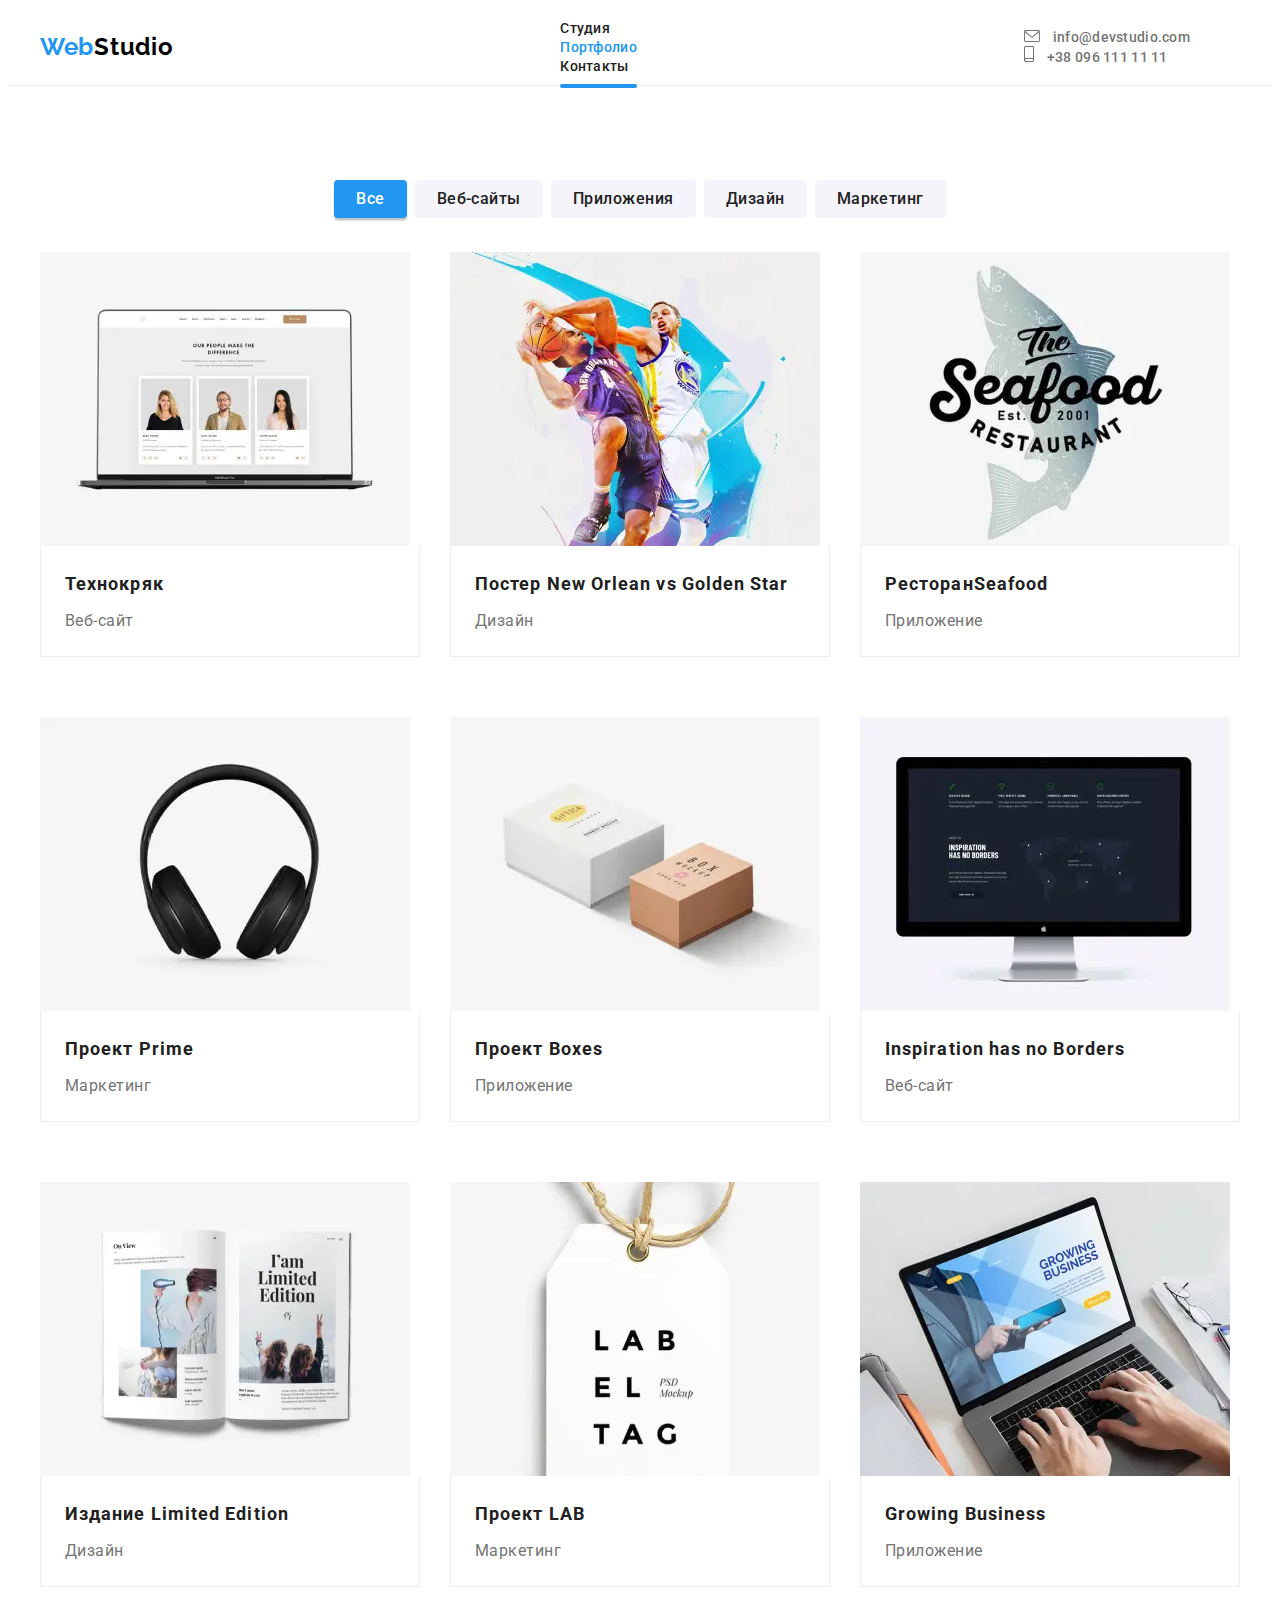
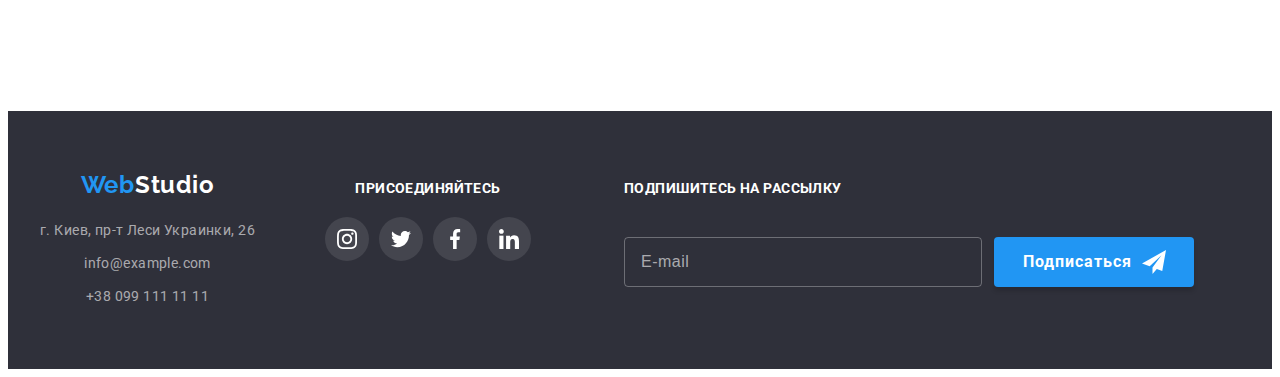
==== commit 13291dd6: "Добавлены некоторые изменения в хереде" ====
--- a/portfolio.html
+++ b/portfolio.html
@@ -18,11 +18,10 @@
   <!-- Header -->
 <header class="header">
   <div class="container">
+    <a lang="en" href="./index.html"
+      class="logo link animate__bounce">Web<span
+        class="logo--light-theme">Studio</span></a>
     <nav class="navigation">
-      <a lang="en" href="./index.html"
-        class="logo link animate__bounce">Web<span
-          class="logo--light-theme">Studio</span></a>
-
       <ul class="menu list">
         <li class="menu__item">
           <a class="menu__link link"
--- a/css/portfolio.min.css
+++ b/css/portfolio.min.css
@@ -1 +1 @@
-:root{--main-font: "Roboto", sans-serif;--secondary-font: "Raleway", sans-serif;--accent-color: #2196f3;--secondary-accent-color: #188ce8;--text-color-darkgrey: #212121;--text-color-grey: #757575;--text-color-black: #000000;--text-color-white: #ffffff;--text-color-transparent: rgba(255, 255, 255, 0.6);--background-color-dark: #2f303a;--background-color-hero: #c4c4c4;--background-color-light: #f5f4fa;--section-pt-mobile: 60px;--section-pb-mobile: 60px;--section-pt-tablet: 60px;--section-pb-tablet: 60px;--section-pt-desktop: 94px;--section-pb-desktop: 94px;--timimg-function: cubic-bezier(0.4, 0, 0.2, 1)}.visually-hidden{position:absolute !important;clip:rect(1px 1px 1px 1px);clip:rect(1px, 1px, 1px, 1px);padding:0 !important;border:0 !important;height:1px !important;width:1px !important;overflow:hidden}body{font-family:var(--main-font);color:var(--text-color-grey)}h1,h2,h3,h4,h5,h6,p{margin:0}ul{margin:0;padding:0}img{display:block;max-width:100%;height:auto}.list{list-style:none}.link{text-decoration:none}button{padding:0;border:none;font:inherit;color:inherit;background-color:transparent}.container{padding-left:15px;padding-right:15px}.header .container{display:flex;align-items:center;justify-content:space-between}@media screen and (min-width: 480px){.container{width:480px;margin:0 auto}}@media screen and (min-width: 768px){.container{width:768px}}@media screen and (min-width: 1200px){.container{width:1200px}}.navigation{display:flex;flex-direction:row;align-items:center}.header .menu{display:none}@media screen and (min-width: 768px){.header .menu{display:block}.menu__item:not(:last-child){margin-right:50px}.menu__link{position:relative;display:block;padding-top:32px;padding-bottom:32px;color:var(--text-color-darkgrey);font-size:14px;font-weight:500;line-height:1.14;letter-spacing:.02em;transition-property:color;transition-duration:250ms;transition-timing-function:var(--timimg-function)}.menu__link:hover,.menu__link:focus{color:var(--accent-color)}.menu__link--current{color:var(--accent-color)}.menu__link--current::after{content:"";position:absolute;left:0;bottom:-1px;display:block;width:100%;height:4px;background-color:var(--accent-color);border-radius:2px}}.logo{color:var(--accent-color);font-family:var(--secondary-font);font-size:24px;font-weight:700;line-height:1.16;letter-spacing:.03em;-webkit-animation-duration:1000ms;animation-duration:1000ms}.logo--light-theme{color:var(--text-color-black)}.logo--dark-theme{color:var(--text-color-white)}.contact-list__link{display:flex;justify-content:center;align-items:center;color:var(--text-color-grey);font-size:12px;font-weight:500;line-height:1.16;letter-spacing:.02em;transition-property:color;transition-duration:250ms;transition-timing-function:var(--timimg-function)}.contact-list__link--top{padding-top:32px}.contact-list__link--bottom{padding-bottom:32px}.contact-list__link:focus,.contact-list__link:hover{color:var(--accent-color)}@media screen and (max-width: 1199px){.contact-list__item:not(:last-child){margin-left:15px;margin-bottom:10px}}.contact-list__icon{fill:var(--text-color-grey);margin-right:10px;transition-property:fill;transition-duration:250ms;transition-timing-function:var(--timimg-function)}.contact-list__link:hover .contact-list__icon,.contact-list__link:focus .contact-list__icon{fill:var(--accent-color)}@media screen and (min-width: 1200px){.contact-list__item:not(:last-child){margin-right:50px}.contact-list__link{padding-top:32px;padding-bottom:32px;font-size:14px;font-weight:500;line-height:1.14}}@media screen and (max-width: 767px){.filter-nav{display:flex;flex-wrap:wrap;margin-bottom:25px}.filter-nav__item:not(:last-child){margin-right:8px;margin-bottom:15px}}@media screen and (max-width: 1199px){.filters{padding-top:var(--section-pt-mobile);padding-bottom:var(--section-pb)}}@media screen and (min-width: 1200px){.filters{padding-top:var(--section-pt-desktop);padding-bottom:var(--section-pb-desktop)}}@media screen and (min-width: 768px){.filter-nav{display:flex;justify-content:center;margin-bottom:34px;transition-property:drop-shadow;transition-duration:2500ms;transition-timing-function:var(--timimg-function)}.filter-nav__item:not(:last-child){margin-right:8px}}.filter-nav__btn{border-radius:4px;border-style:none;padding:6px 22px;color:var(--text-color-darkgrey);background-color:var(--background-color-light);font-family:inherit;font-size:16px;font-weight:500;line-height:1.62;text-align:center;letter-spacing:.03em;cursor:pointer;transition-property:color,background-color,box-shadow;transition-duration:250ms;transition-timing-function:var(--timimg-function)}.filter-nav__btn:hover,.filter-nav__btn:focus{color:var(--text-color-white);background-color:var(--accent-color);box-shadow:0px 3px 1px rgba(0,0,0,.1),0px 1px 2px rgba(0,0,0,.08),0px 2px 2px rgba(0,0,0,.12)}.filter-nav__btn--current{color:var(--text-color-white);background-color:var(--accent-color);box-shadow:0px 3px 1px rgba(0,0,0,.1),0px 1px 2px rgba(0,0,0,.08),0px 2px 2px rgba(0,0,0,.12)}.header{padding-top:10px;padding-bottom:10px;border-bottom:1px solid #ececec}.burger-btn{display:none}.burger-btn{border:none;padding:0;width:40px;height:40px}@media screen and (max-width: 767px){.mobile-menu{display:block}.burger-btn{display:block}.contact-list{display:none}}.mobile-menu{display:flex;flex-direction:column;justify-content:space-between;position:fixed;top:0;left:50%;width:100vw;max-width:480px;height:100vh;padding:48px 40px;transform:translateY(-150%) translateX(-50%);transition:transform 250ms var(--timimg-function);background-color:var(--text-color-white)}.is-open{transform:translateY(0) translateX(-50%)}@media screen and (min-width: 768px){.contact-list{display:block}.mobile-menu{display:none}.burger-btn{display:none}}.mobile-menu__close-btn{position:absolute;top:10px;right:15px;width:18px;height:18px;padding:0;cursor:pointer;transition:fill 250ms var(--timimg-function)}.mobile-menu__close-btn:hover,.mobile-menu__close-btn:focus{fill:var(--accent-color)}.mobile-menu__link{font-size:40px;font-weight:500;line-height:1.18;letter-spacing:.02em;color:var(--text-color-darkgrey);transition:color 250ms var(--timimg-function)}.mobile-menu__link:hover,.mobile-menu__link:focus{color:var(--accent-color)}.mobile-menu__item:not(:last-child){margin-bottom:32px}.mobile-menu__contact-list{margin-bottom:64px}.mobile-menu__contact-item:not(:last-child){margin-bottom:32px}.mobile-menu__contact-link{font-size:24px;font-weight:500;line-height:1.17;letter-spacing:.02em;color:var(--text-color-grey);transition:color 250ms var(--timimg-function)}.mobile-menu__contact-link:hover,.mobile-menu__contact-link:focus{color:var(--accent-color);font-size:34px;font-weight:500;line-height:1.18}.mobile-menu__social-list{display:flex}.mobile-menu__social-item:not(:last-child)::after{content:"";width:22px;height:0px;margin:0 10px;border:1px solid rgba(33,33,33,.2);transform:rotate(90deg)}.mobile-menu__social-link{font-size:18px;font-weight:500;line-height:1.22;color:var(--accent-color);letter-spacing:.02em}@media screen and (max-width: 767px){.project-list{display:flex;flex-wrap:wrap}}.project-list__item:not(:last-child){margin-bottom:30px}@media screen and (max-width: 1199px){.project-list{padding-bottom:var(--section-pb-mobile)}.project-list{display:flex;flex-wrap:wrap;margin-left:-30px;margin-top:-30px}.project-list__item{flex-basis:calc(100% / 2 - 30px);margin-left:30px;margin-top:30px;transition-property:box-shadow;transition-duration:250ms;transition-timing-function:var(--timimg-function)}}@media screen and (min-width: 1200px){.project-list__item{flex-basis:calc(100% / 3 - 30px);margin-left:30px;margin-top:30px;transition-property:box-shadow;transition-duration:250ms;transition-timing-function:var(--timimg-function)}.project-list{display:flex;flex-wrap:wrap;margin-left:-30px;margin-top:-30px}}.project-list__link{display:block;transition-property:box-shadow;transition-duration:250ms;transition-timing-function:var(--timimg-function)}.project-list__item:hover .project-list__link,.project-list__item:focus .project-list__link{box-shadow:0px 1px 1px rgba(0,0,0,.12),0px 4px 4px rgba(0,0,0,.06),1px 4px 6px rgba(0,0,0,.16)}.project-list__content-wrapper{position:relative;overflow:hidden}.project-list__content{padding:20px 24px;border-left:1px solid #eee;border-bottom:1px solid #eee;border-right:1px solid #eee}.project-list__name{margin-bottom:4px;color:var(--text-color-darkgrey);font-size:18px;font-weight:700;line-height:2;letter-spacing:.06em}.project-list__cat{color:var(--text-color-grey);font-size:16px;font-weight:400;line-height:1.88;letter-spacing:.03em}.overlay{position:absolute;top:0;left:0;height:100%;padding:63px 24px;color:var(--text-color-white);background-color:rgba(33,150,243,.9);font-size:18px;font-weight:400;line-height:1.5;letter-spacing:.03em;transform:translateY(100%);transition-property:transform;transition-duration:250ms;transition-timing-function:var(--timimg-function);overflow:auto}.project-list__link:hover .overlay,.project-list__link:focus .overlay{transform:translateY(0%)}.footer{background-color:var(--background-color-dark);padding-top:60px;padding-bottom:60px}@media screen and (min-width: 768px){.footer-wrapper{display:flex;flex-direction:row;flex-wrap:wrap}}@media screen and (min-width: 1200px){.footer-wrapper{flex-wrap:nowrap}}.address{font-style:normal}.footer-address{display:flex;flex-direction:column;align-items:center}@media screen and (min-width: 768px)and (max-width: 1199px){.footer-address{margin-left:61px}}@media screen and (max-width: 1199px){.footer-address{margin-bottom:60px}}.info-list__link{font-size:14px;font-weight:400;line-height:1.71;letter-spacing:.03em;color:var(--text-color-transparent)}.info-list{display:flex;flex-direction:column;align-items:center}@media screen and (max-width: 1199px){.info-list{margin-top:20px}}.info-list__item:not(:last-child){margin-bottom:8px}@media screen and (min-width: 1200px){.info-list__item:not(:last-child){margin-bottom:9px}.info-list{margin-top:20px}}.footer-social{display:flex;flex-direction:column;align-items:center}@media screen and (min-width: 768px)and (max-width: 1199px){.footer-social{margin-left:165px}}@media screen and (max-width: 1199px){.footer-social{margin-bottom:60px}}@media screen and (min-width: 1200px){.footer-social{margin-left:70px}}.footer-social__title{color:var(--text-color-white);font-size:14px;font-weight:700;line-height:1.14;letter-spacing:.03em;text-transform:uppercase}.footer-social__list{display:flex;justify-content:center;margin-top:20px}.footer-social__item:not(:last-child){margin-right:10px}.footer-social__link{display:flex;align-items:center;justify-content:center;width:44px;height:44px;border-radius:50%;fill:var(--text-color-white);background-color:rgba(255,255,255,.1);transition-property:background-color;transition-duration:250ms;transition-timing-function:var(--timimg-function)}.footer-social__link:hover,.footer-social__link:focus{background-color:var(--accent-color);fill:var(--text-color-white)}.newsletter{display:flex;flex-direction:column;align-items:center}@media screen and (min-width: 1200px){.newsletter{margin-left:93px;align-items:flex-start}}@media screen and (min-width: 768px)and (max-width: 1199px){.newsletter{margin-left:151px}}.newsletter__title{margin-bottom:20px;color:var(--text-color-white);font-weight:700;font-size:14px;line-height:1.14;letter-spacing:.03em;text-transform:uppercase}.newsletter-form__input{box-sizing:border-box;display:flex;align-items:center;width:450px;height:50px;padding-top:15px;padding-bottom:15px;padding-left:16px;margin-bottom:20px;border-radius:4px;border:1px solid rgba(255,255,255,.3);background-color:transparent;color:var(--text-color-white);font-size:16px;line-height:1.25;letter-spacing:.03em}.newsletter-form__input::-moz-placeholder{color:var(--text-color-transparent)}.newsletter-form__input:-ms-input-placeholder{color:var(--text-color-transparent)}.newsletter-form__input::placeholder{color:var(--text-color-transparent)}@media screen and (min-width: 1200px){.newsletter-form__input{width:358px}}.newsletter-btn{display:flex;width:200px;height:50px;margin:0 auto;background-color:var(--accent-color);box-shadow:0px 4px 4px rgba(0,0,0,.15);border-radius:4px;font-size:16px;font-weight:700;line-height:1.86;align-items:center;text-align:center;letter-spacing:.06em;color:var(--text-color-white);cursor:pointer;transition:background-color 250ms var(--timimg-function)}.newsletter-btn:hover,.newsletter-btn:focus{background-color:var(--secondary-accent-color)}.newsletter-btn__text{padding-top:10px;padding-bottom:10px;padding-left:29px}.newsletter-btn__icon{fill:var(--text-color-white);margin-left:10px}@media screen and (min-width: 1200px){.newsletter-form{display:flex;justify-content:center;margin-top:20px}.newsletter-btn{margin-left:12px}}/*# sourceMappingURL=portfolio.min.css.map */+:root{--main-font: "Roboto", sans-serif;--secondary-font: "Raleway", sans-serif;--accent-color: #2196f3;--secondary-accent-color: #188ce8;--text-color-darkgrey: #212121;--text-color-grey: #757575;--text-color-black: #000000;--text-color-white: #ffffff;--text-color-transparent: rgba(255, 255, 255, 0.6);--background-color-dark: #2f303a;--background-color-hero: #c4c4c4;--background-color-light: #f5f4fa;--section-pt-mobile: 60px;--section-pb-mobile: 60px;--section-pt-tablet: 60px;--section-pb-tablet: 60px;--section-pt-desktop: 94px;--section-pb-desktop: 94px;--timimg-function: cubic-bezier(0.4, 0, 0.2, 1)}.visually-hidden{position:absolute !important;clip:rect(1px 1px 1px 1px);clip:rect(1px, 1px, 1px, 1px);padding:0 !important;border:0 !important;height:1px !important;width:1px !important;overflow:hidden}body{font-family:var(--main-font);color:var(--text-color-grey)}h1,h2,h3,h4,h5,h6,p{margin:0}ul{margin:0;padding:0}img{display:block;max-width:100%;height:auto}.list{list-style:none}.link{text-decoration:none}button{padding:0;border:none;font:inherit;color:inherit;background-color:transparent}.container{padding-left:15px;padding-right:15px}.header .container{display:flex;align-items:center;justify-content:space-between}@media screen and (min-width: 480px){.container{width:480px;margin:0 auto}}@media screen and (min-width: 768px){.container{width:768px}}@media screen and (min-width: 1200px){.container{width:1200px}}.header-container{display:none}@media screen and (min-width: 768px){.header-container{display:block}}.menu__link{position:relative;padding-top:32px;padding-bottom:32px;color:var(--text-color-darkgrey);font-size:14px;font-weight:500;line-height:1.14;letter-spacing:.02em;transition-property:color;transition-duration:250ms;transition-timing-function:var(--timimg-function)}.menu__link:hover,.menu__link:focus{color:var(--accent-color)}.menu__link--current{color:var(--accent-color)}.menu__link--current::after{content:"";position:absolute;left:0;bottom:-1px;display:block;width:100%;height:4px;background-color:var(--accent-color);border-radius:2px}.logo{color:var(--accent-color);font-family:var(--secondary-font);font-size:24px;font-weight:700;line-height:1.16;letter-spacing:.03em;-webkit-animation-duration:1000ms;animation-duration:1000ms}.logo--light-theme{color:var(--text-color-black)}.logo--dark-theme{color:var(--text-color-white)}.contact-list__link{color:var(--text-color-grey);font-size:12px;font-weight:500;line-height:1.16;letter-spacing:.02em;transition-property:color;transition-duration:250ms;transition-timing-function:var(--timimg-function)}.contact-list__link--top{padding-top:32px}.contact-list__link--bottom{padding-bottom:32px}.contact-list__link:focus,.contact-list__link:hover{color:var(--accent-color)}@media screen and (max-width: 1199px){.contact-list__item:not(:last-child){margin-bottom:10px}}.contact-list__icon{fill:var(--text-color-grey);margin-right:10px;transition-property:fill;transition-duration:250ms;transition-timing-function:var(--timimg-function)}.contact-list__link:hover .contact-list__icon,.contact-list__link:focus .contact-list__icon{fill:var(--accent-color)}@media screen and (min-width: 1200px){.contact-list{display:flex;flex-direction:row;flex-wrap:nowrap;align-items:center}.contact-list__item:not(:last-child){margin-right:50px}.contact-list__link{padding-top:32px;padding-bottom:32px;font-size:14px;font-weight:500;line-height:1.14}}@media screen and (max-width: 767px){.filter-nav{display:flex;flex-wrap:wrap;margin-bottom:25px}.filter-nav__item:not(:last-child){margin-right:8px;margin-bottom:15px}}@media screen and (max-width: 1199px){.filters{padding-top:var(--section-pt-mobile);padding-bottom:var(--section-pb)}}@media screen and (min-width: 1200px){.filters{padding-top:var(--section-pt-desktop);padding-bottom:var(--section-pb-desktop)}}@media screen and (min-width: 768px){.filter-nav{display:flex;justify-content:center;margin-bottom:34px;transition-property:drop-shadow;transition-duration:2500ms;transition-timing-function:var(--timimg-function)}.filter-nav__item:not(:last-child){margin-right:8px}}.filter-nav__btn{border-radius:4px;border-style:none;padding:6px 22px;color:var(--text-color-darkgrey);background-color:var(--background-color-light);font-family:inherit;font-size:16px;font-weight:500;line-height:1.62;text-align:center;letter-spacing:.03em;cursor:pointer;transition-property:color,background-color,box-shadow;transition-duration:250ms;transition-timing-function:var(--timimg-function)}.filter-nav__btn:hover,.filter-nav__btn:focus{color:var(--text-color-white);background-color:var(--accent-color);box-shadow:0px 3px 1px rgba(0,0,0,.1),0px 1px 2px rgba(0,0,0,.08),0px 2px 2px rgba(0,0,0,.12)}.filter-nav__btn--current{color:var(--text-color-white);background-color:var(--accent-color);box-shadow:0px 3px 1px rgba(0,0,0,.1),0px 1px 2px rgba(0,0,0,.08),0px 2px 2px rgba(0,0,0,.12)}.header{padding-top:10px;padding-bottom:10px;border-bottom:1px solid #ececec}.burger-btn{display:none}.burger-btn{border:none;padding:0;width:40px;height:40px}@media screen and (max-width: 767px){.mobile-menu{display:block}.burger-btn{display:block}.menu{display:none}.contact-list{display:none}}.mobile-menu{display:flex;flex-direction:column;justify-content:space-between;position:fixed;top:0;left:50%;width:100vw;max-width:480px;height:100vh;padding:48px 40px;transform:translateY(-150%) translateX(-50%);transition:transform 250ms var(--timimg-function);background-color:var(--text-color-white)}.is-open{transform:translateY(0) translateX(-50%)}@media screen and (min-width: 768px){.contact-list{display:block}.mobile-menu{display:none}.burger-btn{display:none}}.mobile-menu__close-btn{position:absolute;top:10px;right:15px;width:18px;height:18px;padding:0;cursor:pointer;transition:fill 250ms var(--timimg-function)}.mobile-menu__close-btn:hover,.mobile-menu__close-btn:focus{fill:var(--accent-color)}.mobile-menu__link{font-size:40px;font-weight:500;line-height:1.18;letter-spacing:.02em;color:var(--text-color-darkgrey);transition:color 250ms var(--timimg-function)}.mobile-menu__link:hover,.mobile-menu__link:focus{color:var(--accent-color)}.mobile-menu__item:not(:last-child){margin-bottom:32px}.mobile-menu__contact-list{margin-bottom:64px}.mobile-menu__contact-item:not(:last-child){margin-bottom:32px}.mobile-menu__contact-link{font-size:24px;font-weight:500;line-height:1.17;letter-spacing:.02em;color:var(--text-color-grey);transition:color 250ms var(--timimg-function)}.mobile-menu__contact-link:hover,.mobile-menu__contact-link:focus{color:var(--accent-color);font-size:34px;font-weight:500;line-height:1.18}.mobile-menu__social-list{display:flex}.mobile-menu__social-item:not(:last-child)::after{content:"";width:22px;height:0px;margin:0 10px;border:1px solid rgba(33,33,33,.2);transform:rotate(90deg)}.mobile-menu__social-link{font-size:18px;font-weight:500;line-height:1.22;color:var(--accent-color);letter-spacing:.02em}@media screen and (min-width: 767px){.project-list{display:flex;flex-wrap:wrap;margin-left:-30px;margin-top:-30px}}@media screen and (min-width: 767px)and (min-width: 768px)and (max-width: 1199px){.project-list:first-child{padding-bottom:56px}}.project-list__item:not(:last-child){margin-bottom:30px}@media screen and (max-width: 1199px){.project-list{padding-bottom:var(--section-pb-mobile)}.project-list__item{flex-basis:calc(100% / 2 - 30px);margin-left:30px;margin-top:30px;transition-property:box-shadow;transition-duration:250ms;transition-timing-function:var(--timimg-function)}}@media screen and (min-width: 1200px){.project-list__item{flex-basis:calc(100% / 3 - 30px);margin-left:30px;margin-top:30px;transition-property:box-shadow;transition-duration:250ms;transition-timing-function:var(--timimg-function)}.project-list{display:flex;flex-wrap:wrap;margin-left:-30px;margin-top:-30px}}.project-list__link{display:block;transition-property:box-shadow;transition-duration:250ms;transition-timing-function:var(--timimg-function)}.project-list__item:hover .project-list__link,.project-list__item:focus .project-list__link{box-shadow:0px 1px 1px rgba(0,0,0,.12),0px 4px 4px rgba(0,0,0,.06),1px 4px 6px rgba(0,0,0,.16)}.project-list__content-wrapper{position:relative;overflow:hidden}.project-list__content{padding:20px 24px;border-left:1px solid #eee;border-bottom:1px solid #eee;border-right:1px solid #eee}.project-list__name{margin-bottom:4px;color:var(--text-color-darkgrey);font-size:18px;font-weight:700;line-height:2;letter-spacing:.06em}.project-list__cat{color:var(--text-color-grey);font-size:16px;font-weight:400;line-height:1.88;letter-spacing:.03em}.overlay{position:absolute;top:0;left:0;height:100%;padding:63px 24px;color:var(--text-color-white);background-color:rgba(33,150,243,.9);font-size:18px;font-weight:400;line-height:1.5;letter-spacing:.03em;transform:translateY(100%);transition-property:transform;transition-duration:250ms;transition-timing-function:var(--timimg-function);overflow:auto}.project-list__link:hover .overlay,.project-list__link:focus .overlay{transform:translateY(0%)}.footer{background-color:var(--background-color-dark);padding-top:60px;padding-bottom:60px}@media screen and (min-width: 768px){.footer-wrapper{display:flex;flex-direction:row;flex-wrap:wrap;align-items:baseline}}@media screen and (min-width: 1200px){.footer-wrapper{flex-wrap:nowrap}}.address{font-style:normal}.footer-address{display:flex;flex-direction:column;align-items:center}@media screen and (min-width: 768px)and (max-width: 1199px){.footer-address{margin-left:61px}}@media screen and (max-width: 1199px){.footer-address{margin-bottom:60px}}.info-list__link{font-size:14px;font-weight:400;line-height:1.71;letter-spacing:.03em;color:var(--text-color-transparent)}.info-list{display:flex;flex-direction:column;align-items:center}@media screen and (max-width: 1199px){.info-list{margin-top:20px}}.info-list__item:not(:last-child){margin-bottom:8px}@media screen and (min-width: 1200px){.info-list__item:not(:last-child){margin-bottom:9px}.info-list{margin-top:20px}}.footer-social{display:flex;flex-direction:column;align-items:center}@media screen and (min-width: 768px)and (max-width: 1199px){.footer-social{margin-left:165px}}@media screen and (max-width: 1199px){.footer-social{margin-bottom:60px}}@media screen and (min-width: 1200px){.footer-social{margin-left:70px}}.footer-social__title{color:var(--text-color-white);font-size:14px;font-weight:700;line-height:1.14;letter-spacing:.03em;text-transform:uppercase}.footer-social__list{display:flex;justify-content:center;margin-top:20px}.footer-social__item:not(:last-child){margin-right:10px}.footer-social__link{display:flex;align-items:center;justify-content:center;width:44px;height:44px;border-radius:50%;fill:var(--text-color-white);background-color:rgba(255,255,255,.1);transition-property:background-color;transition-duration:250ms;transition-timing-function:var(--timimg-function)}.footer-social__link:hover,.footer-social__link:focus{background-color:var(--accent-color);fill:var(--text-color-white)}.newsletter{display:flex;flex-direction:column;align-items:center}@media screen and (min-width: 1200px){.newsletter{margin-left:93px;align-items:flex-start}}@media screen and (min-width: 768px)and (max-width: 1199px){.newsletter{margin-left:151px}}.newsletter__title{margin-bottom:20px;color:var(--text-color-white);font-weight:700;font-size:14px;line-height:1.14;letter-spacing:.03em;text-transform:uppercase}.newsletter-form__input{box-sizing:border-box;display:flex;align-items:center;width:450px;height:50px;padding-top:15px;padding-bottom:15px;padding-left:16px;margin-bottom:20px;border-radius:4px;border:1px solid rgba(255,255,255,.3);background-color:transparent;color:var(--text-color-white);font-size:16px;line-height:1.25;letter-spacing:.03em}.newsletter-form__input::-moz-placeholder{color:var(--text-color-transparent)}.newsletter-form__input:-ms-input-placeholder{color:var(--text-color-transparent)}.newsletter-form__input::placeholder{color:var(--text-color-transparent)}@media screen and (min-width: 1200px){.newsletter-form__input{width:358px}}.newsletter-btn{display:flex;width:200px;height:50px;margin:0 auto;background-color:var(--accent-color);box-shadow:0px 4px 4px rgba(0,0,0,.15);border-radius:4px;font-size:16px;font-weight:700;line-height:1.86;align-items:center;text-align:center;letter-spacing:.06em;color:var(--text-color-white);cursor:pointer;transition:background-color 250ms var(--timimg-function)}.newsletter-btn:hover,.newsletter-btn:focus{background-color:var(--secondary-accent-color)}.newsletter-btn__text{padding-top:10px;padding-bottom:10px;padding-left:29px}.newsletter-btn__icon{fill:var(--text-color-white);margin-left:10px}@media screen and (min-width: 1200px){.newsletter-form{display:flex;justify-content:center;margin-top:20px}.newsletter-btn{margin-left:12px}}/*# sourceMappingURL=portfolio.min.css.map */